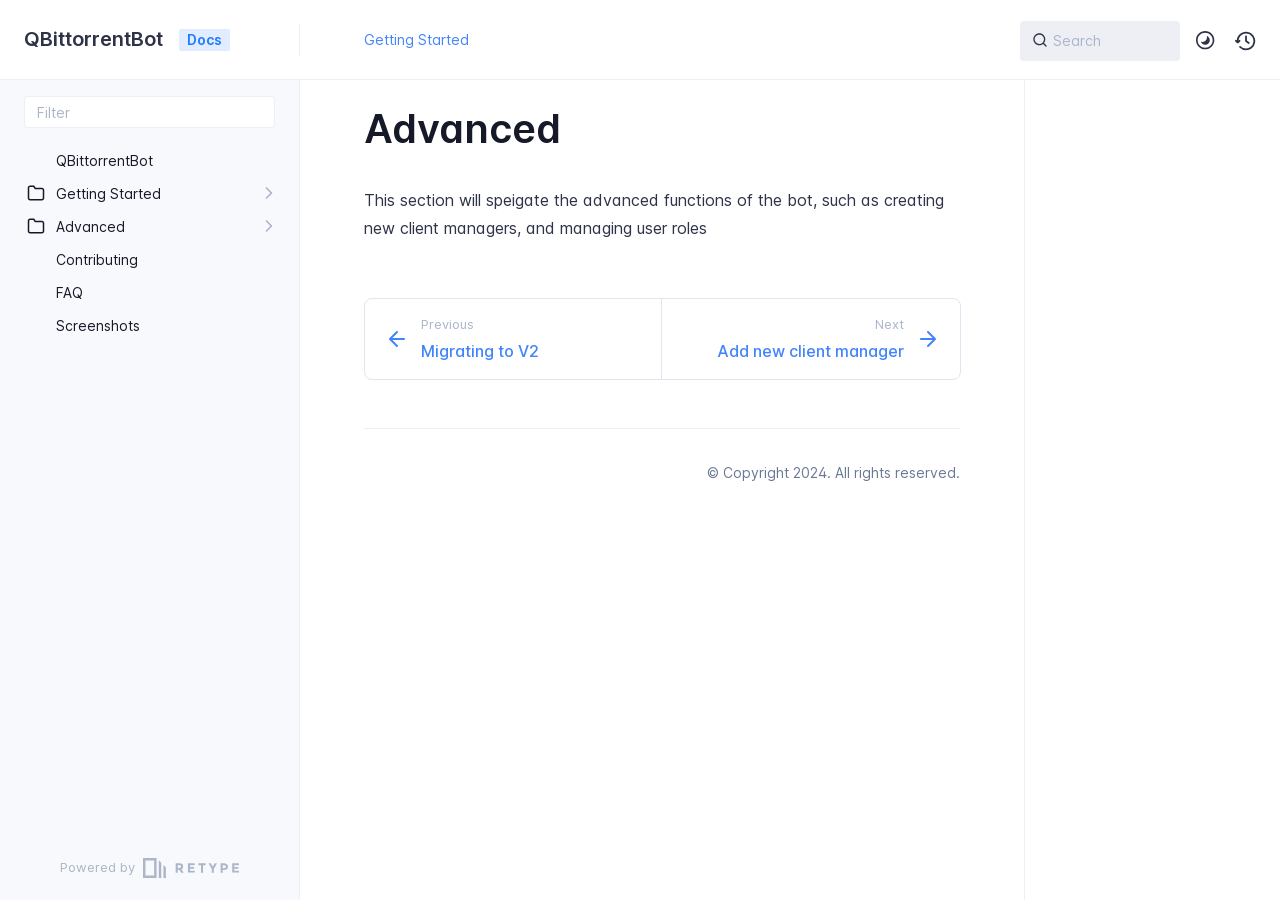
==== advanced/index.html @ abcba486 "Refreshes Retype-generated documentation. Process triggered by troyliu0105." ====
<!DOCTYPE html>
<html lang="en" class="h-full">
<head>
    <meta charset="UTF-8">
    <meta name="viewport" content="width=device-width,initial-scale=1">
    <meta name="turbo-root" content="/QBittorrentBot">
    <meta name="turbo-cache-control" content="no-cache" data-turbo-track="reload" data-track-token="3.6.0.786362694404">

    <!-- See retype.com -->
    <meta name="generator" content="Retype 3.6.0">

    <!-- Primary Meta Tags -->
    <title>Advanced</title>
    <meta name="title" content="Advanced">
    <meta name="description" content="This section will speigate the advanced functions of the bot, such as creating new client managers, and managing user roles">

    <!-- Canonical -->
    <link rel="canonical" href="https://ch3p4ll3.github.io/QBittorrentBot/advanced/">

    <!-- Open Graph / Facebook -->
    <meta property="og:type" content="website">
    <meta property="og:url" content="https://ch3p4ll3.github.io/QBittorrentBot/advanced/">
    <meta property="og:title" content="Advanced">
    <meta property="og:description" content="This section will speigate the advanced functions of the bot, such as creating new client managers, and managing user roles">

    <!-- Twitter -->
    <meta property="twitter:card" content="summary_large_image">
    <meta property="twitter:url" content="https://ch3p4ll3.github.io/QBittorrentBot/advanced/">
    <meta property="twitter:title" content="Advanced">
    <meta property="twitter:description" content="This section will speigate the advanced functions of the bot, such as creating new client managers, and managing user roles">

    <script data-cfasync="false">(function () { var el = document.documentElement, m = localStorage.getItem("doc_theme"), wm = window.matchMedia; if (m === "dark" || (!m && wm && wm("(prefers-color-scheme: dark)").matches)) { el.classList.add("dark") } else { el.classList.remove("dark") } })();</script>

    <link href="../resources/css/retype.css?v=3.6.0.786362694404" rel="stylesheet">

    <script data-cfasync="false" src="../resources/js/config.js?v=3.6.0.786362694404" data-turbo-eval="false" defer></script>
    <script data-cfasync="false" src="../resources/js/retype.js?v=3.6.0" data-turbo-eval="false" defer></script>
    <script id="lunr-js" data-cfasync="false" src="../resources/js/lunr.js?v=3.6.0.786362694404" data-turbo-eval="false" defer></script>
</head>
<body>
    <div id="docs-app" class="relative text-base antialiased text-gray-700 bg-white font-body dark:bg-dark-850 dark:text-dark-300">
        <div class="absolute bottom-0 left-0 bg-gray-100 dark:bg-dark-800" style="top: 5rem; right: 50%"></div>
    
        <header id="docs-site-header" class="sticky top-0 z-30 flex w-full h-16 bg-white border-b border-gray-200 md:h-20 dark:bg-dark-850 dark:border-dark-650">
            <div class="container relative flex items-center justify-between pr-6 grow md:justify-start">
                <!-- Mobile menu button skeleton -->
                <button v-cloak class="skeleton docs-mobile-menu-button flex items-center justify-center shrink-0 overflow-hidden dark:text-white focus:outline-none rounded-full w-10 h-10 ml-3.5 md:hidden"><svg xmlns="http://www.w3.org/2000/svg" class="mb-px shrink-0" width="24" height="24" viewBox="0 0 24 24" role="presentation" style="margin-bottom: 0px;"><g fill="currentColor"><path d="M2 4h20v2H2zM2 11h20v2H2zM2 18h20v2H2z"></path></g></svg></button>
                <div v-cloak id="docs-sidebar-toggle"></div>
        
                <!-- Logo -->
                <div class="flex items-center justify-between h-full py-2 md:w-75">
                    <div class="flex items-center px-2 md:px-6">
                        <a id="docs-site-logo" href="../" class="flex items-center leading-snug text-xl">
                            <span class="dark:text-white font-semibold line-clamp-1 md:line-clamp-2">QBittorrentBot</span>
                        </a><span class="hidden px-2 py-1 ml-4 text-sm font-semibold leading-none text-root-logo-label-text bg-root-logo-label-bg rounded-sm md:inline-block">Docs</span>
                    </div>
        
                    <span class="hidden h-8 border-r md:inline-block dark:border-dark-650"></span>
                </div>
        
                <div class="flex justify-between md:grow">
                    <!-- Top Nav -->
                    <nav class="hidden md:flex">
                        <ul class="flex flex-col mb-4 md:pl-16 md:mb-0 md:flex-row md:items-center">
                            <li class="mr-6">
                                <a class="py-2 md:mb-0 inline-flex items-center text-sm whitespace-nowrap transition-colors duration-200 ease-linear md:text-blue-500 dark:text-blue-400 hover:text-blue-800 dark:hover:text-blue-200" href="../getting_started/">Getting Started</a>
                            </li>
        
                        </ul>
                    </nav>
        
                    <!-- Header Right Skeleton -->
                    <div v-cloak class="flex justify-end grow skeleton">
        
                        <!-- Search input mock -->
                        <div class="relative hidden w-40 lg:block lg:max-w-sm lg:ml-auto">
                            <div class="absolute flex items-center justify-center h-full pl-3 dark:text-dark-300">
                                <svg xmlns="http://www.w3.org/2000/svg" class="icon-base" width="16" height="16" viewBox="0 0 24 24" aria-labelledby="icon" role="presentation" style="margin-bottom: 1px;"><g fill="currentColor" ><path d="M21.71 20.29l-3.68-3.68A8.963 8.963 0 0020 11c0-4.96-4.04-9-9-9s-9 4.04-9 9 4.04 9 9 9c2.12 0 4.07-.74 5.61-1.97l3.68 3.68c.2.19.45.29.71.29s.51-.1.71-.29c.39-.39.39-1.03 0-1.42zM4 11c0-3.86 3.14-7 7-7s7 3.14 7 7c0 1.92-.78 3.66-2.04 4.93-.01.01-.02.01-.02.01-.01.01-.01.01-.01.02A6.98 6.98 0 0111 18c-3.86 0-7-3.14-7-7z" ></path></g></svg>
                            </div>
                            <input class="w-full h-10 placeholder-gray-400 transition-colors duration-200 ease-in bg-gray-200 border border-transparent rounded md:text-sm hover:bg-white hover:border-gray-300 focus:outline-none focus:bg-white focus:border-gray-500 dark:bg-dark-600 dark:border-dark-600 dark:placeholder-dark-400" style="padding: 0.625rem 0.75rem 0.625rem 2rem" type="text" placeholder="Search">
                        </div>
        
                        <!-- Mobile search button -->
                        <div class="flex items-center justify-center w-10 h-10 lg:hidden">
                            <svg xmlns="http://www.w3.org/2000/svg" class="shrink-0 icon-base" width="20" height="20" viewBox="0 0 24 24" aria-labelledby="icon" role="presentation" style="margin-bottom: 0px;"><g fill="currentColor" ><path d="M21.71 20.29l-3.68-3.68A8.963 8.963 0 0020 11c0-4.96-4.04-9-9-9s-9 4.04-9 9 4.04 9 9 9c2.12 0 4.07-.74 5.61-1.97l3.68 3.68c.2.19.45.29.71.29s.51-.1.71-.29c.39-.39.39-1.03 0-1.42zM4 11c0-3.86 3.14-7 7-7s7 3.14 7 7c0 1.92-.78 3.66-2.04 4.93-.01.01-.02.01-.02.01-.01.01-.01.01-.01.02A6.98 6.98 0 0111 18c-3.86 0-7-3.14-7-7z" ></path></g></svg>
                        </div>
        
                        <!-- Dark mode switch placeholder -->
                        <div class="w-10 h-10 lg:ml-2"></div>
        
                        <!-- History button -->
                        <div class="flex items-center justify-center w-10 h-10" style="margin-right: -0.625rem;">
                            <svg xmlns="http://www.w3.org/2000/svg" class="shrink-0 icon-base" width="22" height="22" viewBox="0 0 24 24" aria-labelledby="icon" role="presentation" style="margin-bottom: 0px;"><g fill="currentColor" ><g ><path d="M12.01 6.01c-.55 0-1 .45-1 1V12a1 1 0 00.4.8l3 2.22a.985.985 0 001.39-.2.996.996 0 00-.21-1.4l-2.6-1.92V7.01c.02-.55-.43-1-.98-1z"></path><path d="M12.01 1.91c-5.33 0-9.69 4.16-10.05 9.4l-.29-.26a.997.997 0 10-1.34 1.48l1.97 1.79c.19.17.43.26.67.26s.48-.09.67-.26l1.97-1.79a.997.997 0 10-1.34-1.48l-.31.28c.34-4.14 3.82-7.41 8.05-7.41 4.46 0 8.08 3.63 8.08 8.09s-3.63 8.08-8.08 8.08c-2.18 0-4.22-.85-5.75-2.4a.996.996 0 10-1.42 1.4 10.02 10.02 0 007.17 2.99c5.56 0 10.08-4.52 10.08-10.08.01-5.56-4.52-10.09-10.08-10.09z"></path></g></g></svg>
                        </div>
                    </div>
        
                    <div v-cloak class="flex justify-end grow">
                        <div id="docs-mobile-search-button"></div>
                        <doc-search-desktop></doc-search-desktop>
        
                        <doc-theme-switch class="lg:ml-2"></doc-theme-switch>
                        <doc-history></doc-history>
                    </div>
                </div>
            </div>
        </header>
    
        <div class="container relative flex bg-white">
            <!-- Sidebar Skeleton -->
            <div v-cloak class="fixed flex flex-col shrink-0 duration-300 ease-in-out bg-gray-100 border-gray-200 sidebar top-20 w-75 border-r h-screen md:sticky transition-transform skeleton dark:bg-dark-800 dark:border-dark-650">
            
                <!-- Render this div, if config.showSidebarFilter is `true` -->
                <div class="flex items-center h-16 px-6">
                    <input class="w-full h-8 px-3 py-2 transition-colors duration-200 ease-linear bg-white border border-gray-200 rounded shadow-none text-sm focus:outline-none focus:border-gray-600 dark:bg-dark-600 dark:border-dark-600" type="text" placeholder="Filter">
                </div>
            
                <div class="pl-6 mt-1 mb-4">
                    <div class="w-32 h-3 mb-4 bg-gray-200 rounded-full loading dark:bg-dark-600"></div>
                    <div class="w-48 h-3 mb-4 bg-gray-200 rounded-full loading dark:bg-dark-600"></div>
                    <div class="w-40 h-3 mb-4 bg-gray-200 rounded-full loading dark:bg-dark-600"></div>
                    <div class="w-32 h-3 mb-4 bg-gray-200 rounded-full loading dark:bg-dark-600"></div>
                    <div class="w-48 h-3 mb-4 bg-gray-200 rounded-full loading dark:bg-dark-600"></div>
                    <div class="w-40 h-3 mb-4 bg-gray-200 rounded-full loading dark:bg-dark-600"></div>
                </div>
            
                <div class="shrink-0 mt-auto bg-transparent dark:border-dark-650">
                    <a class="flex items-center justify-center flex-nowrap h-16 text-gray-400 dark:text-dark-400 hover:text-gray-700 dark:hover:text-dark-300 transition-colors duration-150 ease-in docs-powered-by" target="_blank" href="https://retype.com/" rel="noopener">
                        <span class="text-xs whitespace-nowrap">Powered by</span>
                        <svg xmlns="http://www.w3.org/2000/svg" class="ml-2" fill="currentColor" width="96" height="20" overflow="visible"><path d="M0 0v20h13.59V0H0zm11.15 17.54H2.44V2.46h8.71v15.08zM15.8 20h2.44V4.67L15.8 2.22zM20.45 6.89V20h2.44V9.34z"/><g><path d="M40.16 8.44c0 1.49-.59 2.45-1.75 2.88l2.34 3.32h-2.53l-2.04-2.96h-1.43v2.96h-2.06V5.36h3.5c1.43 0 2.46.24 3.07.73s.9 1.27.9 2.35zm-2.48 1.1c.26-.23.38-.59.38-1.09 0-.5-.13-.84-.4-1.03s-.73-.28-1.39-.28h-1.54v2.75h1.5c.72 0 1.2-.12 1.45-.35zM51.56 5.36V7.2h-4.59v1.91h4.13v1.76h-4.13v1.92h4.74v1.83h-6.79V5.36h6.64zM60.09 7.15v7.48h-2.06V7.15h-2.61V5.36h7.28v1.79h-2.61zM70.81 14.64h-2.06v-3.66l-3.19-5.61h2.23l1.99 3.45 1.99-3.45H74l-3.19 5.61v3.66zM83.99 6.19c.65.55.97 1.4.97 2.55s-.33 1.98-1 2.51-1.68.8-3.04.8h-1.23v2.59h-2.06V5.36h3.26c1.42 0 2.45.28 3.1.83zm-1.51 3.65c.25-.28.37-.69.37-1.22s-.16-.92-.48-1.14c-.32-.23-.82-.34-1.5-.34H79.7v3.12h1.38c.68 0 1.15-.14 1.4-.42zM95.85 5.36V7.2h-4.59v1.91h4.13v1.76h-4.13v1.92H96v1.83h-6.79V5.36h6.64z"/></g></svg>
                    </a>
                </div>
            </div>
            
            <!-- Sidebar component -->
            <doc-sidebar v-cloak>
                <template #sidebar-footer>
                    <div class="shrink-0 mt-auto border-t md:bg-transparent md:border-none dark:border-dark-650">
            
                        <div class="py-3 px-6 md:hidden border-b dark:border-dark-650">
                            <nav>
                                <ul class="flex flex-wrap justify-center items-center">
                                    <li class="mr-6">
                                        <a class="block py-1 inline-flex items-center text-sm whitespace-nowrap transition-colors duration-200 ease-linear md:text-blue-500 dark:text-blue-400 hover:text-blue-800 dark:hover:text-blue-200" href="../getting_started/">Getting Started</a>
                                    </li>
            
                                </ul>
                            </nav>
                        </div>
            
                        <a class="flex items-center justify-center flex-nowrap h-16 text-gray-400 dark:text-dark-400 hover:text-gray-700 dark:hover:text-dark-300 transition-colors duration-150 ease-in docs-powered-by" target="_blank" href="https://retype.com/" rel="noopener">
                            <span class="text-xs whitespace-nowrap">Powered by</span>
                            <svg xmlns="http://www.w3.org/2000/svg" class="ml-2" fill="currentColor" width="96" height="20" overflow="visible"><path d="M0 0v20h13.59V0H0zm11.15 17.54H2.44V2.46h8.71v15.08zM15.8 20h2.44V4.67L15.8 2.22zM20.45 6.89V20h2.44V9.34z"/><g><path d="M40.16 8.44c0 1.49-.59 2.45-1.75 2.88l2.34 3.32h-2.53l-2.04-2.96h-1.43v2.96h-2.06V5.36h3.5c1.43 0 2.46.24 3.07.73s.9 1.27.9 2.35zm-2.48 1.1c.26-.23.38-.59.38-1.09 0-.5-.13-.84-.4-1.03s-.73-.28-1.39-.28h-1.54v2.75h1.5c.72 0 1.2-.12 1.45-.35zM51.56 5.36V7.2h-4.59v1.91h4.13v1.76h-4.13v1.92h4.74v1.83h-6.79V5.36h6.64zM60.09 7.15v7.48h-2.06V7.15h-2.61V5.36h7.28v1.79h-2.61zM70.81 14.64h-2.06v-3.66l-3.19-5.61h2.23l1.99 3.45 1.99-3.45H74l-3.19 5.61v3.66zM83.99 6.19c.65.55.97 1.4.97 2.55s-.33 1.98-1 2.51-1.68.8-3.04.8h-1.23v2.59h-2.06V5.36h3.26c1.42 0 2.45.28 3.1.83zm-1.51 3.65c.25-.28.37-.69.37-1.22s-.16-.92-.48-1.14c-.32-.23-.82-.34-1.5-.34H79.7v3.12h1.38c.68 0 1.15-.14 1.4-.42zM95.85 5.36V7.2h-4.59v1.91h4.13v1.76h-4.13v1.92H96v1.83h-6.79V5.36h6.64z"/></g></svg>
                        </a>
                    </div>
                </template>
            </doc-sidebar>
    
            <div class="grow min-w-0 dark:bg-dark-850">
                <!-- Render "toolbar" template here on api pages --><!-- Render page content -->
                <div class="flex">
                    <div class="min-w-0 p-4 grow md:px-16">
                        <main class="relative pb-12 lg:pt-2">
                            <div class="docs-markdown" id="docs-content">
                                <!-- Rendered if sidebar right is enabled -->
                                <div id="docs-sidebar-right-toggle"></div>
                                <!-- Page content  -->
<doc-anchor-target id="advanced" class="break-words">
    <h1>
        <doc-anchor-trigger class="header-anchor-trigger" to="#advanced">#</doc-anchor-trigger>
        <span>Advanced</span>
    </h1>
</doc-anchor-target>
<p>This section will speigate the advanced functions of the bot, such as creating new client managers, and managing user roles</p>

                                
                                <!-- Required only on API pages -->
                                <doc-toolbar-member-filter-no-results></doc-toolbar-member-filter-no-results>
                            </div>
                            <footer class="clear-both">
                            
                                <nav class="flex mt-14">
                                    <div class="w-1/2">
                                        <a class="px-5 py-4 h-full flex items-center break-normal font-medium text-blue-500 dark:text-blue-400 border border-gray-300 hover:border-gray-400 dark:border-dark-650 dark:hover:border-dark-450 rounded-l-lg transition-colors duration-150 relative hover:z-5" href="../getting_started/migrating_to_v2/">
                                            <svg xmlns="http://www.w3.org/2000/svg" class="mr-3" width="24" height="24" viewBox="0 0 24 24" fill="currentColor" overflow="visible"><path d="M19 11H7.41l5.29-5.29a.996.996 0 10-1.41-1.41l-7 7a1 1 0 000 1.42l7 7a1.024 1.024 0 001.42-.01.996.996 0 000-1.41L7.41 13H19c.55 0 1-.45 1-1s-.45-1-1-1z" /><path fill="none" d="M0 0h24v24H0z" /></svg>
                                            <span>
                                                <span class="block text-xs font-normal text-gray-400 dark:text-dark-400">Previous</span>
                                                <span class="block mt-1">Migrating to V​2</span>
                                            </span>
                                        </a>
                                    </div>
                            
                                    <div class="w-1/2">
                                        <a class="px-5 py-4 -mx-px h-full flex items-center justify-end break-normal font-medium text-blue-500 dark:text-blue-400 border border-gray-300 hover:border-gray-400 dark:border-dark-650 dark:hover:border-dark-450 rounded-r-lg transition-colors duration-150 relative hover:z-5" href="../advanced/add_new_client_manager/">
                                            <span>
                                                <span class="block text-xs font-normal text-right text-gray-400 dark:text-dark-400">Next</span>
                                                <span class="block mt-1">Add new client manager</span>
                                            </span>
                                            <svg xmlns="http://www.w3.org/2000/svg" class="ml-3" width="24" height="24" viewBox="0 0 24 24" fill="currentColor" overflow="visible"><path d="M19.92 12.38a1 1 0 00-.22-1.09l-7-7a.996.996 0 10-1.41 1.41l5.3 5.3H5c-.55 0-1 .45-1 1s.45 1 1 1h11.59l-5.29 5.29a.996.996 0 000 1.41c.19.2.44.3.7.3s.51-.1.71-.29l7-7c.09-.09.16-.21.21-.33z" /><path fill="none" d="M0 0h24v24H0z" /></svg>
                                        </a>
                                    </div>
                                </nav>
                            </footer>
                        </main>
                
                        <div class="border-t dark:border-dark-650 pt-6 mb-8">
                            <footer class="flex flex-wrap items-center justify-between">
                                <div>
                                    <ul class="flex flex-wrap items-center text-sm">
                                    </ul>
                                </div>
                                <div class="docs-copyright py-2 text-gray-500 dark:text-dark-350 text-sm leading-relaxed"><p>© Copyright 2024. All rights reserved.</p></div>
                            </footer>
                        </div>
                    </div>
                
                    <!-- Rendered if sidebar right is enabled -->
                    <!-- Sidebar right skeleton-->
                    <div v-cloak class="fixed top-0 bottom-0 right-0 translate-x-full bg-white border-gray-200 lg:sticky lg:border-l lg:shrink-0 lg:pt-6 lg:transform-none sm:w-1/2 lg:w-64 lg:z-0 md:w-104 sidebar-right skeleton dark:bg-dark-850 dark:border-dark-650">
                        <div class="pl-5">
                            <div class="w-32 h-3 mb-4 bg-gray-200 dark:bg-dark-600 rounded-full loading"></div>
                            <div class="w-48 h-3 mb-4 bg-gray-200 dark:bg-dark-600 rounded-full loading"></div>
                            <div class="w-40 h-3 mb-4 bg-gray-200 dark:bg-dark-600 rounded-full loading"></div>
                        </div>
                    </div>
                
                    <!-- User should be able to hide sidebar right -->
                    <doc-sidebar-right v-cloak></doc-sidebar-right>
                </div>

            </div>
        </div>
    
        <doc-search-mobile></doc-search-mobile>
        <doc-back-to-top></doc-back-to-top>
    </div>


    <div id="docs-overlay-target"></div>

    <script data-cfasync="false">window.__DOCS__ = { "title": "Advanced", level: 1, icon: "file", hasPrism: false, hasMermaid: false, hasMath: false, tocDepth: 23 }</script>
</body>
</html>
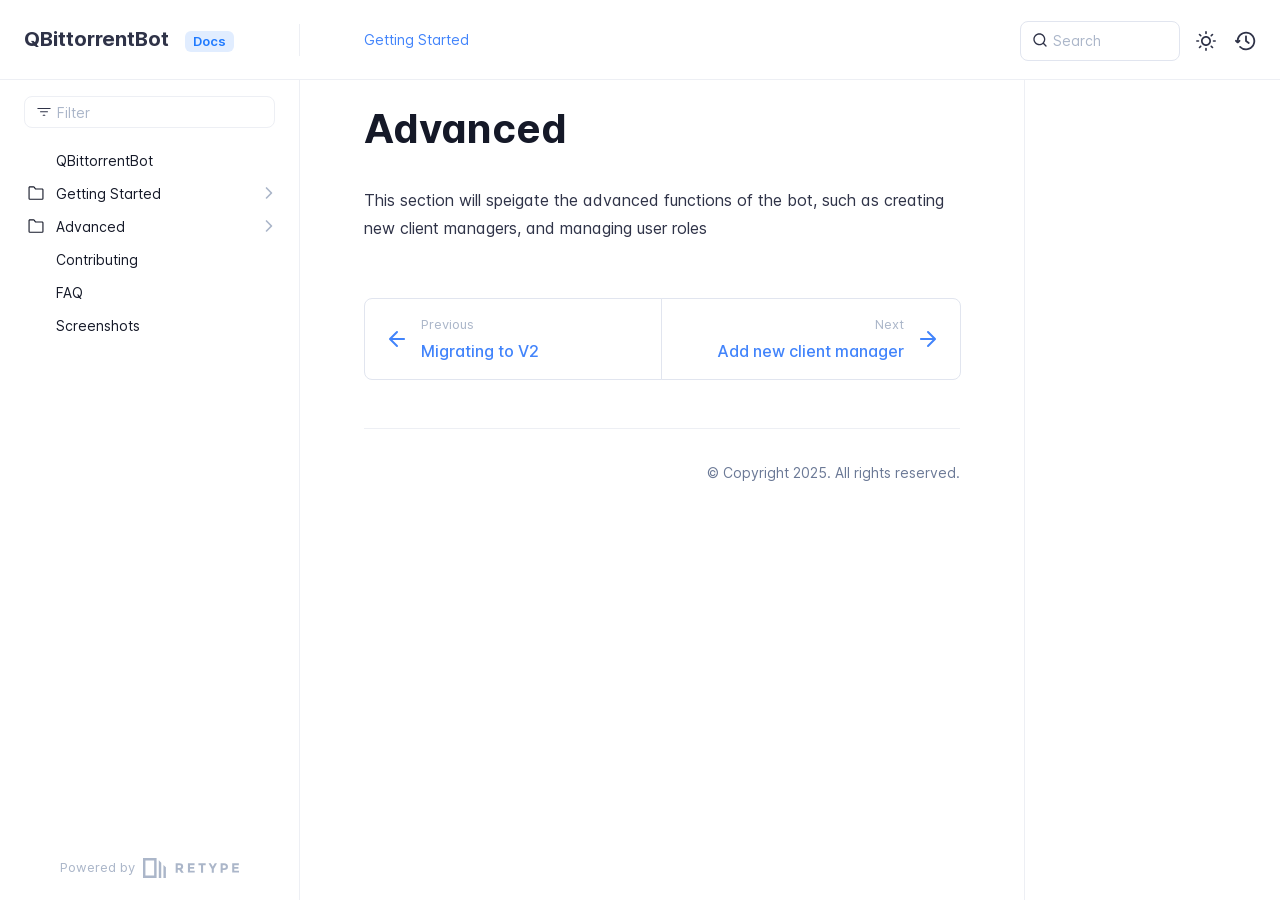
==== commit 39e4d9b7: "Refreshes Retype-generated documentation. Process triggered by troyliu0105." ====
--- a/advanced/index.html
+++ b/advanced/index.html
@@ -4,10 +4,10 @@
     <meta charset="UTF-8">
     <meta name="viewport" content="width=device-width,initial-scale=1">
     <meta name="turbo-root" content="/QBittorrentBot">
-    <meta name="turbo-cache-control" content="no-cache" data-turbo-track="reload" data-track-token="3.6.0.786362694404">
+    <meta name="turbo-cache-control" content="no-cache" data-turbo-track="reload" data-track-token="3.9.0.801847321184">
 
     <!-- See retype.com -->
-    <meta name="generator" content="Retype 3.6.0">
+    <meta name="generator" content="Retype 3.9.0">
 
     <!-- Primary Meta Tags -->
     <title>Advanced</title>
@@ -29,13 +29,13 @@
     <meta property="twitter:title" content="Advanced">
     <meta property="twitter:description" content="This section will speigate the advanced functions of the bot, such as creating new client managers, and managing user roles">
 
-    <script data-cfasync="false">(function () { var el = document.documentElement, m = localStorage.getItem("doc_theme"), wm = window.matchMedia; if (m === "dark" || (!m && wm && wm("(prefers-color-scheme: dark)").matches)) { el.classList.add("dark") } else { el.classList.remove("dark") } })();</script>
-
-    <link href="../resources/css/retype.css?v=3.6.0.786362694404" rel="stylesheet">
-
-    <script data-cfasync="false" src="../resources/js/config.js?v=3.6.0.786362694404" data-turbo-eval="false" defer></script>
-    <script data-cfasync="false" src="../resources/js/retype.js?v=3.6.0" data-turbo-eval="false" defer></script>
-    <script id="lunr-js" data-cfasync="false" src="../resources/js/lunr.js?v=3.6.0.786362694404" data-turbo-eval="false" defer></script>
+    <script data-cfasync="false">(function(){var cl=document.documentElement.classList,ls=localStorage.getItem("retype_scheme"),hd=cl.contains("dark"),hl=cl.contains("light"),wm=window.matchMedia&&window.matchMedia("(prefers-color-scheme: dark)").matches;if(ls==="dark"||(!ls&&wm&&!hd&&!hl)){cl.remove("light");cl.add("dark")}else if(ls==="light"||(!ls&&!wm&&!hd&&!hl)){cl.remove("dark");cl.add("light")}})();</script>
+
+    <link href="../resources/css/retype.css?v=3.9.0.801847321184" rel="stylesheet">
+
+    <script data-cfasync="false" src="../resources/js/config.js?v=3.9.0.801847321184" data-turbo-eval="false" defer></script>
+    <script data-cfasync="false" src="../resources/js/retype.js?v=3.9.0" data-turbo-eval="false" defer></script>
+    <script id="lunr-js" data-cfasync="false" src="../resources/js/lunr.js?v=3.9.0.801847321184" data-turbo-eval="false" defer></script>
 </head>
 <body>
     <div id="docs-app" class="relative text-base antialiased text-gray-700 bg-white font-body dark:bg-dark-850 dark:text-dark-300">
@@ -51,8 +51,8 @@
                 <div class="flex items-center justify-between h-full py-2 md:w-75">
                     <div class="flex items-center px-2 md:px-6">
                         <a id="docs-site-logo" href="../" class="flex items-center leading-snug text-xl">
-                            <span class="dark:text-white font-semibold line-clamp-1 md:line-clamp-2">QBittorrentBot</span>
-                        </a><span class="hidden px-2 py-1 ml-4 text-sm font-semibold leading-none text-root-logo-label-text bg-root-logo-label-bg rounded-sm md:inline-block">Docs</span>
+                            <span class="dark:text-white font-bold line-clamp-1 md:line-clamp-2">QBittorrentBot</span>
+                        </a><span class="hidden mt-1 px-2 py-1 ml-4 text-xs font-semibold leading-none text-root-logo-label-text bg-root-logo-label-bg rounded-md md:inline-block">Docs</span>
                     </div>
         
                     <span class="hidden h-8 border-r md:inline-block dark:border-dark-650"></span>
@@ -107,9 +107,8 @@
     
         <div class="container relative flex bg-white">
             <!-- Sidebar Skeleton -->
-            <div v-cloak class="fixed flex flex-col shrink-0 duration-300 ease-in-out bg-gray-100 border-gray-200 sidebar top-20 w-75 border-r h-screen md:sticky transition-transform skeleton dark:bg-dark-800 dark:border-dark-650">
-            
-                <!-- Render this div, if config.showSidebarFilter is `true` -->
+            <div v-cloak class="fixed flex flex-col shrink-0 duration-300 ease-in-out bg-white border-gray-200 sidebar top-20 w-75 border-r h-screen md:sticky transition-transform skeleton dark:bg-dark-800 dark:border-dark-650">
+            
                 <div class="flex items-center h-16 px-6">
                     <input class="w-full h-8 px-3 py-2 transition-colors duration-200 ease-linear bg-white border border-gray-200 rounded shadow-none text-sm focus:outline-none focus:border-gray-600 dark:bg-dark-600 dark:border-dark-600" type="text" placeholder="Filter">
                 </div>
@@ -178,7 +177,7 @@
                             </div>
                             <footer class="clear-both">
                             
-                                <nav class="flex mt-14">
+                                <nav class="print:hidden flex mt-14">
                                     <div class="w-1/2">
                                         <a class="px-5 py-4 h-full flex items-center break-normal font-medium text-blue-500 dark:text-blue-400 border border-gray-300 hover:border-gray-400 dark:border-dark-650 dark:hover:border-dark-450 rounded-l-lg transition-colors duration-150 relative hover:z-5" href="../getting_started/migrating_to_v2/">
                                             <svg xmlns="http://www.w3.org/2000/svg" class="mr-3" width="24" height="24" viewBox="0 0 24 24" fill="currentColor" overflow="visible"><path d="M19 11H7.41l5.29-5.29a.996.996 0 10-1.41-1.41l-7 7a1 1 0 000 1.42l7 7a1.024 1.024 0 001.42-.01.996.996 0 000-1.41L7.41 13H19c.55 0 1-.45 1-1s-.45-1-1-1z" /><path fill="none" d="M0 0h24v24H0z" /></svg>
@@ -202,13 +201,13 @@
                             </footer>
                         </main>
                 
-                        <div class="border-t dark:border-dark-650 pt-6 mb-8">
-                            <footer class="flex flex-wrap items-center justify-between">
-                                <div>
+                        <div class="print:border-none border-t dark:border-dark-650 pt-6 mb-8">
+                            <footer class="flex flex-wrap items-center justify-between print:justify-center">
+                                <div class="print:hidden">
                                     <ul class="flex flex-wrap items-center text-sm">
                                     </ul>
                                 </div>
-                                <div class="docs-copyright py-2 text-gray-500 dark:text-dark-350 text-sm leading-relaxed"><p>© Copyright 2024. All rights reserved.</p></div>
+                                <div class="print:justify-center docs-copyright py-2 text-gray-500 dark:text-dark-350 text-sm leading-relaxed"><p>© Copyright 2025. All rights reserved.</p></div>
                             </footer>
                         </div>
                     </div>
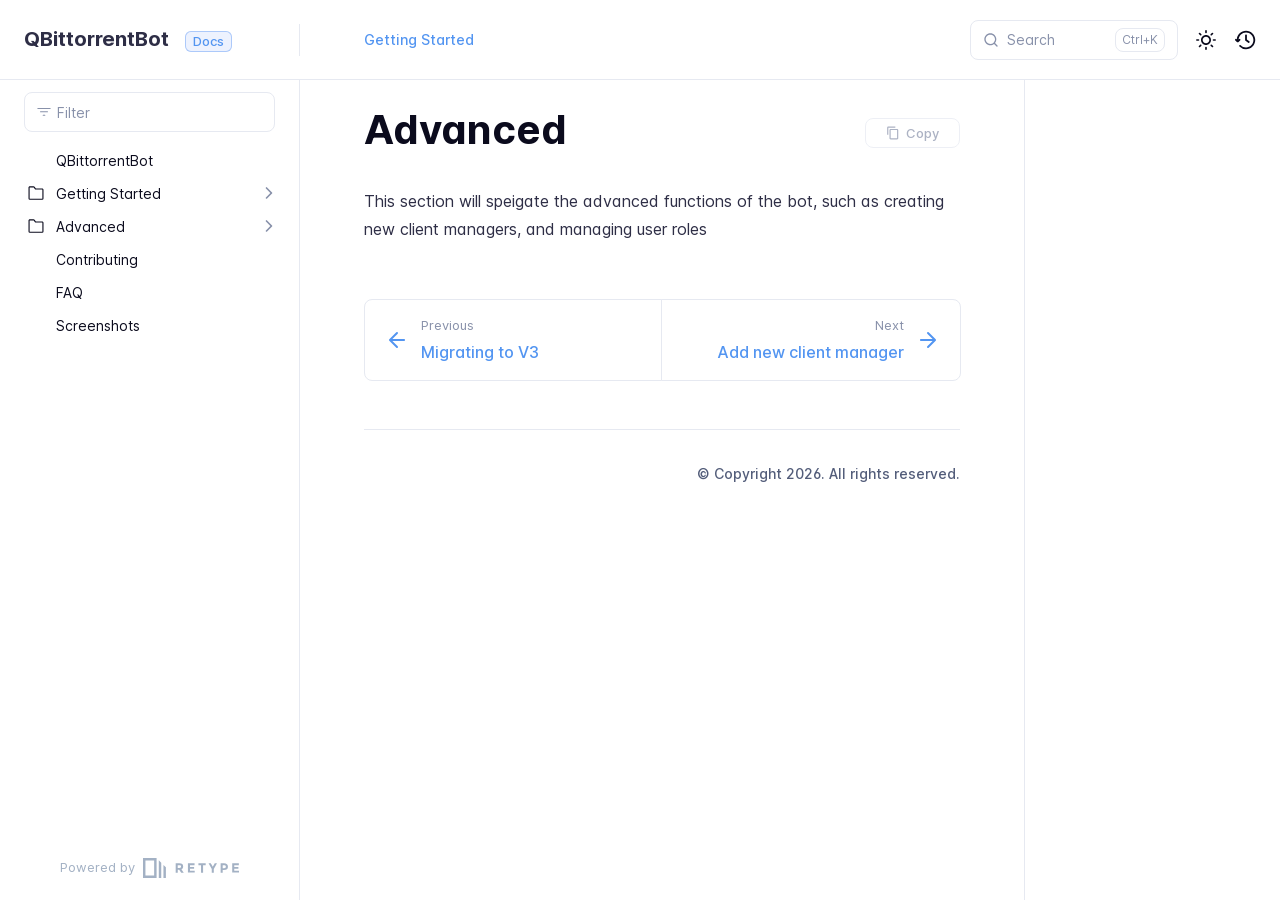
==== commit 78a3204c: "Refreshes Retype-generated documentation. Process triggered by troyliu0105." ====
--- a/advanced/index.html
+++ b/advanced/index.html
@@ -3,11 +3,12 @@
 <head>
     <meta charset="UTF-8">
     <meta name="viewport" content="width=device-width,initial-scale=1">
+    <meta name="color-scheme" content="light dark">
     <meta name="turbo-root" content="/QBittorrentBot">
-    <meta name="turbo-cache-control" content="no-cache" data-turbo-track="reload" data-track-token="3.9.0.801847321184">
+    <meta name="turbo-cache-control" content="no-cache" data-turbo-track="reload" data-track-token="4.6.0.835858492192">
 
     <!-- See retype.com -->
-    <meta name="generator" content="Retype 3.9.0">
+    <meta name="generator" content="Retype 4.6.0">
 
     <!-- Primary Meta Tags -->
     <title>Advanced</title>
@@ -16,226 +17,205 @@
 
     <!-- Canonical -->
     <link rel="canonical" href="https://ch3p4ll3.github.io/QBittorrentBot/advanced/">
-
-    <!-- Open Graph / Facebook -->
+    <link rel="sitemap" type="application/xml" title="Sitemap" href="https://ch3p4ll3.github.io/QBittorrentBot/sitemap.xml">
+
+    <!-- Open Graph -->
     <meta property="og:type" content="website">
     <meta property="og:url" content="https://ch3p4ll3.github.io/QBittorrentBot/advanced/">
     <meta property="og:title" content="Advanced">
     <meta property="og:description" content="This section will speigate the advanced functions of the bot, such as creating new client managers, and managing user roles">
+    <meta property="og:site_name" content="QBittorrentBot">
+    <meta property="og:locale" content="en_US">
 
     <!-- Twitter -->
-    <meta property="twitter:card" content="summary_large_image">
-    <meta property="twitter:url" content="https://ch3p4ll3.github.io/QBittorrentBot/advanced/">
-    <meta property="twitter:title" content="Advanced">
-    <meta property="twitter:description" content="This section will speigate the advanced functions of the bot, such as creating new client managers, and managing user roles">
+    <meta name="twitter:card" content="summary_large_image">
+    <meta name="twitter:url" content="https://ch3p4ll3.github.io/QBittorrentBot/advanced/">
+    <meta name="twitter:title" content="Advanced">
+    <meta name="twitter:description" content="This section will speigate the advanced functions of the bot, such as creating new client managers, and managing user roles">
+
+    <!-- Alternate Markdown -->
+    <link rel="alternate" type="text/markdown" href="https://ch3p4ll3.github.io/QBittorrentBot/advanced/index.md">
 
     <script data-cfasync="false">(function(){var cl=document.documentElement.classList,ls=localStorage.getItem("retype_scheme"),hd=cl.contains("dark"),hl=cl.contains("light"),wm=window.matchMedia&&window.matchMedia("(prefers-color-scheme: dark)").matches;if(ls==="dark"||(!ls&&wm&&!hd&&!hl)){cl.remove("light");cl.add("dark")}else if(ls==="light"||(!ls&&!wm&&!hd&&!hl)){cl.remove("dark");cl.add("light")}})();</script>
 
-    <link href="../resources/css/retype.css?v=3.9.0.801847321184" rel="stylesheet">
-
-    <script data-cfasync="false" src="../resources/js/config.js?v=3.9.0.801847321184" data-turbo-eval="false" defer></script>
-    <script data-cfasync="false" src="../resources/js/retype.js?v=3.9.0" data-turbo-eval="false" defer></script>
-    <script id="lunr-js" data-cfasync="false" src="../resources/js/lunr.js?v=3.9.0.801847321184" data-turbo-eval="false" defer></script>
+    <link href="../resources/css/retype.css?v=4.6.0.835858492192" rel="stylesheet">
+
+    <script data-cfasync="false" src="../resources/js/config.js?v=4.6.0.835858492192" data-turbo-eval="false" defer></script>
+    <script data-cfasync="false" src="../resources/js/retype.js?v=4.6.0" data-turbo-eval="false" defer></script>
+    <script id="lunr-js" data-cfasync="false" src="../resources/js/lunr.js?v=4.6.0.835858492192" data-turbo-eval="false" defer></script>
 </head>
 <body>
-    <div id="docs-app" class="relative text-base antialiased text-gray-700 bg-white font-body dark:bg-dark-850 dark:text-dark-300">
-        <div class="absolute bottom-0 left-0 bg-gray-100 dark:bg-dark-800" style="top: 5rem; right: 50%"></div>
-    
-        <header id="docs-site-header" class="sticky top-0 z-30 flex w-full h-16 bg-white border-b border-gray-200 md:h-20 dark:bg-dark-850 dark:border-dark-650">
-            <div class="container relative flex items-center justify-between pr-6 grow md:justify-start">
-                <!-- Mobile menu button skeleton -->
-                <button v-cloak class="skeleton docs-mobile-menu-button flex items-center justify-center shrink-0 overflow-hidden dark:text-white focus:outline-none rounded-full w-10 h-10 ml-3.5 md:hidden"><svg xmlns="http://www.w3.org/2000/svg" class="mb-px shrink-0" width="24" height="24" viewBox="0 0 24 24" role="presentation" style="margin-bottom: 0px;"><g fill="currentColor"><path d="M2 4h20v2H2zM2 11h20v2H2zM2 18h20v2H2z"></path></g></svg></button>
-                <div v-cloak id="docs-sidebar-toggle"></div>
-        
-                <!-- Logo -->
-                <div class="flex items-center justify-between h-full py-2 md:w-75">
-                    <div class="flex items-center px-2 md:px-6">
-                        <a id="docs-site-logo" href="../" class="flex items-center leading-snug text-xl">
-                            <span class="dark:text-white font-bold line-clamp-1 md:line-clamp-2">QBittorrentBot</span>
-                        </a><span class="hidden mt-1 px-2 py-1 ml-4 text-xs font-semibold leading-none text-root-logo-label-text bg-root-logo-label-bg rounded-md md:inline-block">Docs</span>
+    <div id="retype-app" class="relative text-base antialiased text-base-text bg-base-bg font-body">
+    <div class="absolute bottom-0 left-0" style="top: 5rem; right: 50%"></div>
+
+    <header id="retype-header" class="sticky top-0 z-30 flex w-full h-16 bg-header-bg border-b border-header-border md:h-20">
+        <div class="container relative flex items-center justify-between pr-6 grow md:justify-start">
+            <!-- Mobile menu button skeleton -->
+            <button v-cloak class="skeleton retype-mobile-menu-button flex items-center justify-center shrink-0 overflow-hidden dark:text-white focus:outline-hidden rounded-full w-10 h-10 ml-3.5 md:hidden"><svg xmlns="http://www.w3.org/2000/svg" class="mb-px shrink-0" width="24" height="24" viewBox="0 0 24 24" role="presentation" style="margin-bottom: 0px;"><g fill="currentColor"><path d="M2 4h20v2H2zM2 11h20v2H2zM2 18h20v2H2z"></path></g></svg></button>
+            <div v-cloak id="retype-sidebar-left-toggle-button"></div>
+    
+            <!-- Logo -->
+            <div class="flex items-center justify-between h-full py-2 md:w-75">
+                <div class="flex items-center px-2 md:px-6">
+                    <a id="retype-branding-logo" href="https://ch3p4ll3.github.io/QBittorrentBot/" class="flex items-center leading-snug text-xl">
+                        <span class="dark:text-white font-bold line-clamp-1 md:line-clamp-2">QBittorrentBot</span>
+                    </a><span id="retype-branding-label" class="inline-flex mt-1 px-2 py-1 ml-4 text-xs font-medium leading-none items-center rounded-md bg-branding-label-bg text-branding-label-text ring-1 ring-branding-label-border ring-inset md:inline-block">Docs</span>
+                </div>
+    
+                <span class="hidden h-8 border-r md:inline-block border-base-border"></span>
+            </div>
+    
+            <div class="flex justify-between md:grow">
+                <!-- Top Nav -->
+                <nav id="retype-header-nav" class="hidden md:flex">
+                    <ul class="flex flex-col mb-4 md:pl-16 md:mb-0 md:flex-row md:items-center">
+                        <li class="mr-6">
+                            <a class="py-2 md:mb-0 inline-flex items-center text-sm whitespace-nowrap transition-colors duration-200 ease-linear md:text-header-text font-header-text hover:text-header-text-hover" href="../getting_started/">Getting Started</a>
+                        </li>
+    
+                    </ul>
+                </nav>
+    
+                <div v-cloak class="flex justify-end grow">
+                    <div id="retype-mobile-search-button"></div>
+                    <doc-search-desktop></doc-search-desktop>
+    
+                    <doc-theme-switch class="lg:ml-2"></doc-theme-switch>
+                    <doc-history></doc-history>
+                </div>
+            </div>
+        </div>
+    </header>
+
+
+    <div id="retype-container" class="container relative flex bg-white">
+        <!-- Sidebar Skeleton -->
+        <div v-cloak class="fixed flex flex-col shrink-0 duration-300 ease-in-out bg-sidebar-left-bg border-sidebar-left-border sidebar top-20 w-75 border-r h-screen md:sticky transition-transform skeleton">
+        
+            <div class="flex items-center h-16 px-6">
+                <input id="retype-filter-input-mock" class="w-full h-10 pl-8 px-3 py-2 transition-colors duration-200 ease-linear bg-filter-bg border border-filter-border rounded-lg shadow-none md:text-sm hover:border-filter-border-hover focus:outline-hidden focus:border-filter-border-focus placeholder-filter-placeholder" type="text">
+            </div>
+        
+            <div class="pl-6 mt-1 mb-4">
+                <div class="w-32 h-3 mb-4 bg-skeleton-bg rounded-full loading"></div>
+                <div class="w-48 h-3 mb-4 bg-skeleton-bg rounded-full loading"></div>
+                <div class="w-40 h-3 mb-4 bg-skeleton-bg rounded-full loading"></div>
+                <div class="w-32 h-3 mb-4 bg-skeleton-bg rounded-full loading"></div>
+                <div class="w-48 h-3 mb-4 bg-skeleton-bg rounded-full loading"></div>
+                <div class="w-40 h-3 mb-4 bg-skeleton-bg rounded-full loading"></div>
+            </div>
+        
+            <div class="shrink-0 mt-auto bg-transparent dark:border-base-border">
+                <a class="flex items-center justify-center flex-nowrap h-16 text-gray-350 dark:text-dark-400 hover:text-gray-600 dark:hover:text-dark-300 transition-colors duration-150 ease-in docs-powered-by" target="_blank" href="https://retype.com/" rel="noopener">
+                    <span class="text-xs whitespace-nowrap">Powered by</span>
+                    <svg xmlns="http://www.w3.org/2000/svg" class="ml-2" fill="currentColor" width="96" height="20" overflow="visible"><path d="M0 0v20h13.59V0H0zm11.15 17.54H2.44V2.46h8.71v15.08zM15.8 20h2.44V4.67L15.8 2.22zM20.45 6.89V20h2.44V9.34z"/><g><path d="M40.16 8.44c0 1.49-.59 2.45-1.75 2.88l2.34 3.32h-2.53l-2.04-2.96h-1.43v2.96h-2.06V5.36h3.5c1.43 0 2.46.24 3.07.73s.9 1.27.9 2.35zm-2.48 1.1c.26-.23.38-.59.38-1.09 0-.5-.13-.84-.4-1.03s-.73-.28-1.39-.28h-1.54v2.75h1.5c.72 0 1.2-.12 1.45-.35zM51.56 5.36V7.2h-4.59v1.91h4.13v1.76h-4.13v1.92h4.74v1.83h-6.79V5.36h6.64zM60.09 7.15v7.48h-2.06V7.15h-2.61V5.36h7.28v1.79h-2.61zM70.81 14.64h-2.06v-3.66l-3.19-5.61h2.23l1.99 3.45 1.99-3.45H74l-3.19 5.61v3.66zM83.99 6.19c.65.55.97 1.4.97 2.55s-.33 1.98-1 2.51-1.68.8-3.04.8h-1.23v2.59h-2.06V5.36h3.26c1.42 0 2.45.28 3.1.83zm-1.51 3.65c.25-.28.37-.69.37-1.22s-.16-.92-.48-1.14c-.32-.23-.82-.34-1.5-.34H79.7v3.12h1.38c.68 0 1.15-.14 1.4-.42zM95.85 5.36V7.2h-4.59v1.91h4.13v1.76h-4.13v1.92H96v1.83h-6.79V5.36h6.64z"/></g></svg>
+                </a>
+            </div>
+        </div>
+        
+        <!-- Sidebar component -->
+        <doc-sidebar v-cloak>
+            <template #sidebar-footer>
+                <div class="shrink-0 mt-auto border-t md:bg-transparent md:border-none dark:border-base-border">
+        
+                    <div class="py-3 px-6 md:hidden border-b dark:border-base-border">
+                        <nav>
+                            <ul class="flex flex-wrap justify-center items-center">
+                                <li class="mr-6">
+                                    <a class="block py-1 inline-flex items-center text-sm whitespace-nowrap transition-colors duration-200 ease-linear md:text-header-text font-header-text hover:text-header-text-hover" href="../getting_started/">Getting Started</a>
+                                </li>
+        
+                            </ul>
+                        </nav>
                     </div>
         
-                    <span class="hidden h-8 border-r md:inline-block dark:border-dark-650"></span>
-                </div>
-        
-                <div class="flex justify-between md:grow">
-                    <!-- Top Nav -->
-                    <nav class="hidden md:flex">
-                        <ul class="flex flex-col mb-4 md:pl-16 md:mb-0 md:flex-row md:items-center">
-                            <li class="mr-6">
-                                <a class="py-2 md:mb-0 inline-flex items-center text-sm whitespace-nowrap transition-colors duration-200 ease-linear md:text-blue-500 dark:text-blue-400 hover:text-blue-800 dark:hover:text-blue-200" href="../getting_started/">Getting Started</a>
-                            </li>
-        
-                        </ul>
-                    </nav>
-        
-                    <!-- Header Right Skeleton -->
-                    <div v-cloak class="flex justify-end grow skeleton">
-        
-                        <!-- Search input mock -->
-                        <div class="relative hidden w-40 lg:block lg:max-w-sm lg:ml-auto">
-                            <div class="absolute flex items-center justify-center h-full pl-3 dark:text-dark-300">
-                                <svg xmlns="http://www.w3.org/2000/svg" class="icon-base" width="16" height="16" viewBox="0 0 24 24" aria-labelledby="icon" role="presentation" style="margin-bottom: 1px;"><g fill="currentColor" ><path d="M21.71 20.29l-3.68-3.68A8.963 8.963 0 0020 11c0-4.96-4.04-9-9-9s-9 4.04-9 9 4.04 9 9 9c2.12 0 4.07-.74 5.61-1.97l3.68 3.68c.2.19.45.29.71.29s.51-.1.71-.29c.39-.39.39-1.03 0-1.42zM4 11c0-3.86 3.14-7 7-7s7 3.14 7 7c0 1.92-.78 3.66-2.04 4.93-.01.01-.02.01-.02.01-.01.01-.01.01-.01.02A6.98 6.98 0 0111 18c-3.86 0-7-3.14-7-7z" ></path></g></svg>
-                            </div>
-                            <input class="w-full h-10 placeholder-gray-400 transition-colors duration-200 ease-in bg-gray-200 border border-transparent rounded md:text-sm hover:bg-white hover:border-gray-300 focus:outline-none focus:bg-white focus:border-gray-500 dark:bg-dark-600 dark:border-dark-600 dark:placeholder-dark-400" style="padding: 0.625rem 0.75rem 0.625rem 2rem" type="text" placeholder="Search">
-                        </div>
-        
-                        <!-- Mobile search button -->
-                        <div class="flex items-center justify-center w-10 h-10 lg:hidden">
-                            <svg xmlns="http://www.w3.org/2000/svg" class="shrink-0 icon-base" width="20" height="20" viewBox="0 0 24 24" aria-labelledby="icon" role="presentation" style="margin-bottom: 0px;"><g fill="currentColor" ><path d="M21.71 20.29l-3.68-3.68A8.963 8.963 0 0020 11c0-4.96-4.04-9-9-9s-9 4.04-9 9 4.04 9 9 9c2.12 0 4.07-.74 5.61-1.97l3.68 3.68c.2.19.45.29.71.29s.51-.1.71-.29c.39-.39.39-1.03 0-1.42zM4 11c0-3.86 3.14-7 7-7s7 3.14 7 7c0 1.92-.78 3.66-2.04 4.93-.01.01-.02.01-.02.01-.01.01-.01.01-.01.02A6.98 6.98 0 0111 18c-3.86 0-7-3.14-7-7z" ></path></g></svg>
-                        </div>
-        
-                        <!-- Dark mode switch placeholder -->
-                        <div class="w-10 h-10 lg:ml-2"></div>
-        
-                        <!-- History button -->
-                        <div class="flex items-center justify-center w-10 h-10" style="margin-right: -0.625rem;">
-                            <svg xmlns="http://www.w3.org/2000/svg" class="shrink-0 icon-base" width="22" height="22" viewBox="0 0 24 24" aria-labelledby="icon" role="presentation" style="margin-bottom: 0px;"><g fill="currentColor" ><g ><path d="M12.01 6.01c-.55 0-1 .45-1 1V12a1 1 0 00.4.8l3 2.22a.985.985 0 001.39-.2.996.996 0 00-.21-1.4l-2.6-1.92V7.01c.02-.55-.43-1-.98-1z"></path><path d="M12.01 1.91c-5.33 0-9.69 4.16-10.05 9.4l-.29-.26a.997.997 0 10-1.34 1.48l1.97 1.79c.19.17.43.26.67.26s.48-.09.67-.26l1.97-1.79a.997.997 0 10-1.34-1.48l-.31.28c.34-4.14 3.82-7.41 8.05-7.41 4.46 0 8.08 3.63 8.08 8.09s-3.63 8.08-8.08 8.08c-2.18 0-4.22-.85-5.75-2.4a.996.996 0 10-1.42 1.4 10.02 10.02 0 007.17 2.99c5.56 0 10.08-4.52 10.08-10.08.01-5.56-4.52-10.09-10.08-10.09z"></path></g></g></svg>
-                        </div>
-                    </div>
-        
-                    <div v-cloak class="flex justify-end grow">
-                        <div id="docs-mobile-search-button"></div>
-                        <doc-search-desktop></doc-search-desktop>
-        
-                        <doc-theme-switch class="lg:ml-2"></doc-theme-switch>
-                        <doc-history></doc-history>
-                    </div>
-                </div>
-            </div>
-        </header>
-    
-        <div class="container relative flex bg-white">
-            <!-- Sidebar Skeleton -->
-            <div v-cloak class="fixed flex flex-col shrink-0 duration-300 ease-in-out bg-white border-gray-200 sidebar top-20 w-75 border-r h-screen md:sticky transition-transform skeleton dark:bg-dark-800 dark:border-dark-650">
-            
-                <div class="flex items-center h-16 px-6">
-                    <input class="w-full h-8 px-3 py-2 transition-colors duration-200 ease-linear bg-white border border-gray-200 rounded shadow-none text-sm focus:outline-none focus:border-gray-600 dark:bg-dark-600 dark:border-dark-600" type="text" placeholder="Filter">
-                </div>
-            
-                <div class="pl-6 mt-1 mb-4">
-                    <div class="w-32 h-3 mb-4 bg-gray-200 rounded-full loading dark:bg-dark-600"></div>
-                    <div class="w-48 h-3 mb-4 bg-gray-200 rounded-full loading dark:bg-dark-600"></div>
-                    <div class="w-40 h-3 mb-4 bg-gray-200 rounded-full loading dark:bg-dark-600"></div>
-                    <div class="w-32 h-3 mb-4 bg-gray-200 rounded-full loading dark:bg-dark-600"></div>
-                    <div class="w-48 h-3 mb-4 bg-gray-200 rounded-full loading dark:bg-dark-600"></div>
-                    <div class="w-40 h-3 mb-4 bg-gray-200 rounded-full loading dark:bg-dark-600"></div>
-                </div>
-            
-                <div class="shrink-0 mt-auto bg-transparent dark:border-dark-650">
-                    <a class="flex items-center justify-center flex-nowrap h-16 text-gray-400 dark:text-dark-400 hover:text-gray-700 dark:hover:text-dark-300 transition-colors duration-150 ease-in docs-powered-by" target="_blank" href="https://retype.com/" rel="noopener">
+                    <a class="flex items-center justify-center flex-nowrap h-16 text-gray-350 dark:text-dark-400 hover:text-gray-600 dark:hover:text-dark-300 transition-colors duration-150 ease-in docs-powered-by" target="_blank" href="https://retype.com/" rel="noopener">
                         <span class="text-xs whitespace-nowrap">Powered by</span>
                         <svg xmlns="http://www.w3.org/2000/svg" class="ml-2" fill="currentColor" width="96" height="20" overflow="visible"><path d="M0 0v20h13.59V0H0zm11.15 17.54H2.44V2.46h8.71v15.08zM15.8 20h2.44V4.67L15.8 2.22zM20.45 6.89V20h2.44V9.34z"/><g><path d="M40.16 8.44c0 1.49-.59 2.45-1.75 2.88l2.34 3.32h-2.53l-2.04-2.96h-1.43v2.96h-2.06V5.36h3.5c1.43 0 2.46.24 3.07.73s.9 1.27.9 2.35zm-2.48 1.1c.26-.23.38-.59.38-1.09 0-.5-.13-.84-.4-1.03s-.73-.28-1.39-.28h-1.54v2.75h1.5c.72 0 1.2-.12 1.45-.35zM51.56 5.36V7.2h-4.59v1.91h4.13v1.76h-4.13v1.92h4.74v1.83h-6.79V5.36h6.64zM60.09 7.15v7.48h-2.06V7.15h-2.61V5.36h7.28v1.79h-2.61zM70.81 14.64h-2.06v-3.66l-3.19-5.61h2.23l1.99 3.45 1.99-3.45H74l-3.19 5.61v3.66zM83.99 6.19c.65.55.97 1.4.97 2.55s-.33 1.98-1 2.51-1.68.8-3.04.8h-1.23v2.59h-2.06V5.36h3.26c1.42 0 2.45.28 3.1.83zm-1.51 3.65c.25-.28.37-.69.37-1.22s-.16-.92-.48-1.14c-.32-.23-.82-.34-1.5-.34H79.7v3.12h1.38c.68 0 1.15-.14 1.4-.42zM95.85 5.36V7.2h-4.59v1.91h4.13v1.76h-4.13v1.92H96v1.83h-6.79V5.36h6.64z"/></g></svg>
                     </a>
                 </div>
-            </div>
+            </template>
+        </doc-sidebar>
+
+        <div class="grow min-w-0 bg-body-bg">
+            <!-- Render "toolbar" template here on api pages --><!-- Render page content -->
+<div class="flex">
+    <div id="retype-main" class="min-w-0 p-4 grow md:px-16">
+        <main class="relative pb-12 lg:pt-2">
+            <div class="relative retype-markdown" id="retype-content">
+                <!-- Rendered if sidebar right is enabled -->
+                <div id="retype-sidebar-right-toggle"></div>
+                <doc-page-actions></doc-page-actions>
+
+                <!-- Page content  -->
+<h1 id="advanced">Advanced</h1>
+<p>This section will speigate the advanced functions of the bot, such as creating new client managers, and managing user roles</p>
+
+                
+                <!-- Required only on API pages -->
+                <doc-toolbar-member-filter-no-results></doc-toolbar-member-filter-no-results>
+            </div>
+            <footer id="retype-content-footer" class="clear-both">
             
-            <!-- Sidebar component -->
-            <doc-sidebar v-cloak>
-                <template #sidebar-footer>
-                    <div class="shrink-0 mt-auto border-t md:bg-transparent md:border-none dark:border-dark-650">
-            
-                        <div class="py-3 px-6 md:hidden border-b dark:border-dark-650">
-                            <nav>
-                                <ul class="flex flex-wrap justify-center items-center">
-                                    <li class="mr-6">
-                                        <a class="block py-1 inline-flex items-center text-sm whitespace-nowrap transition-colors duration-200 ease-linear md:text-blue-500 dark:text-blue-400 hover:text-blue-800 dark:hover:text-blue-200" href="../getting_started/">Getting Started</a>
-                                    </li>
-            
-                                </ul>
-                            </nav>
-                        </div>
-            
-                        <a class="flex items-center justify-center flex-nowrap h-16 text-gray-400 dark:text-dark-400 hover:text-gray-700 dark:hover:text-dark-300 transition-colors duration-150 ease-in docs-powered-by" target="_blank" href="https://retype.com/" rel="noopener">
-                            <span class="text-xs whitespace-nowrap">Powered by</span>
-                            <svg xmlns="http://www.w3.org/2000/svg" class="ml-2" fill="currentColor" width="96" height="20" overflow="visible"><path d="M0 0v20h13.59V0H0zm11.15 17.54H2.44V2.46h8.71v15.08zM15.8 20h2.44V4.67L15.8 2.22zM20.45 6.89V20h2.44V9.34z"/><g><path d="M40.16 8.44c0 1.49-.59 2.45-1.75 2.88l2.34 3.32h-2.53l-2.04-2.96h-1.43v2.96h-2.06V5.36h3.5c1.43 0 2.46.24 3.07.73s.9 1.27.9 2.35zm-2.48 1.1c.26-.23.38-.59.38-1.09 0-.5-.13-.84-.4-1.03s-.73-.28-1.39-.28h-1.54v2.75h1.5c.72 0 1.2-.12 1.45-.35zM51.56 5.36V7.2h-4.59v1.91h4.13v1.76h-4.13v1.92h4.74v1.83h-6.79V5.36h6.64zM60.09 7.15v7.48h-2.06V7.15h-2.61V5.36h7.28v1.79h-2.61zM70.81 14.64h-2.06v-3.66l-3.19-5.61h2.23l1.99 3.45 1.99-3.45H74l-3.19 5.61v3.66zM83.99 6.19c.65.55.97 1.4.97 2.55s-.33 1.98-1 2.51-1.68.8-3.04.8h-1.23v2.59h-2.06V5.36h3.26c1.42 0 2.45.28 3.1.83zm-1.51 3.65c.25-.28.37-.69.37-1.22s-.16-.92-.48-1.14c-.32-.23-.82-.34-1.5-.34H79.7v3.12h1.38c.68 0 1.15-.14 1.4-.42zM95.85 5.36V7.2h-4.59v1.91h4.13v1.76h-4.13v1.92H96v1.83h-6.79V5.36h6.64z"/></g></svg>
+                <nav id="retype-nextprev" class="print:hidden flex mt-14">
+                    <div class="w-1/2">
+                        <a class="px-5 py-4 h-full flex items-center break-normal font-medium text-body-link border border-base-border hover:border-base-border-hover rounded-l-lg transition-colors duration-150 relative hover:z-5" href="../getting_started/migrating_to_v3/">
+                            <svg xmlns="http://www.w3.org/2000/svg" class="mr-3" width="24" height="24" viewBox="0 0 24 24" fill="currentColor" overflow="visible"><path d="M19 11H7.41l5.29-5.29a.996.996 0 10-1.41-1.41l-7 7a1 1 0 000 1.42l7 7a1.024 1.024 0 001.42-.01.996.996 0 000-1.41L7.41 13H19c.55 0 1-.45 1-1s-.45-1-1-1z" /><path fill="none" d="M0 0h24v24H0z" /></svg>
+                            <span>
+                                <span class="block text-xs font-normal text-base-text-muted">Previous</span>
+                                <span class="block mt-1">Migrating to V​3</span>
+                            </span>
                         </a>
                     </div>
-                </template>
-            </doc-sidebar>
-    
-            <div class="grow min-w-0 dark:bg-dark-850">
-                <!-- Render "toolbar" template here on api pages --><!-- Render page content -->
-                <div class="flex">
-                    <div class="min-w-0 p-4 grow md:px-16">
-                        <main class="relative pb-12 lg:pt-2">
-                            <div class="docs-markdown" id="docs-content">
-                                <!-- Rendered if sidebar right is enabled -->
-                                <div id="docs-sidebar-right-toggle"></div>
-                                <!-- Page content  -->
-<doc-anchor-target id="advanced" class="break-words">
-    <h1>
-        <doc-anchor-trigger class="header-anchor-trigger" to="#advanced">#</doc-anchor-trigger>
-        <span>Advanced</span>
-    </h1>
-</doc-anchor-target>
-<p>This section will speigate the advanced functions of the bot, such as creating new client managers, and managing user roles</p>
-
-                                
-                                <!-- Required only on API pages -->
-                                <doc-toolbar-member-filter-no-results></doc-toolbar-member-filter-no-results>
-                            </div>
-                            <footer class="clear-both">
-                            
-                                <nav class="print:hidden flex mt-14">
-                                    <div class="w-1/2">
-                                        <a class="px-5 py-4 h-full flex items-center break-normal font-medium text-blue-500 dark:text-blue-400 border border-gray-300 hover:border-gray-400 dark:border-dark-650 dark:hover:border-dark-450 rounded-l-lg transition-colors duration-150 relative hover:z-5" href="../getting_started/migrating_to_v2/">
-                                            <svg xmlns="http://www.w3.org/2000/svg" class="mr-3" width="24" height="24" viewBox="0 0 24 24" fill="currentColor" overflow="visible"><path d="M19 11H7.41l5.29-5.29a.996.996 0 10-1.41-1.41l-7 7a1 1 0 000 1.42l7 7a1.024 1.024 0 001.42-.01.996.996 0 000-1.41L7.41 13H19c.55 0 1-.45 1-1s-.45-1-1-1z" /><path fill="none" d="M0 0h24v24H0z" /></svg>
-                                            <span>
-                                                <span class="block text-xs font-normal text-gray-400 dark:text-dark-400">Previous</span>
-                                                <span class="block mt-1">Migrating to V​2</span>
-                                            </span>
-                                        </a>
-                                    </div>
-                            
-                                    <div class="w-1/2">
-                                        <a class="px-5 py-4 -mx-px h-full flex items-center justify-end break-normal font-medium text-blue-500 dark:text-blue-400 border border-gray-300 hover:border-gray-400 dark:border-dark-650 dark:hover:border-dark-450 rounded-r-lg transition-colors duration-150 relative hover:z-5" href="../advanced/add_new_client_manager/">
-                                            <span>
-                                                <span class="block text-xs font-normal text-right text-gray-400 dark:text-dark-400">Next</span>
-                                                <span class="block mt-1">Add new client manager</span>
-                                            </span>
-                                            <svg xmlns="http://www.w3.org/2000/svg" class="ml-3" width="24" height="24" viewBox="0 0 24 24" fill="currentColor" overflow="visible"><path d="M19.92 12.38a1 1 0 00-.22-1.09l-7-7a.996.996 0 10-1.41 1.41l5.3 5.3H5c-.55 0-1 .45-1 1s.45 1 1 1h11.59l-5.29 5.29a.996.996 0 000 1.41c.19.2.44.3.7.3s.51-.1.71-.29l7-7c.09-.09.16-.21.21-.33z" /><path fill="none" d="M0 0h24v24H0z" /></svg>
-                                        </a>
-                                    </div>
-                                </nav>
-                            </footer>
-                        </main>
-                
-                        <div class="print:border-none border-t dark:border-dark-650 pt-6 mb-8">
-                            <footer class="flex flex-wrap items-center justify-between print:justify-center">
-                                <div class="print:hidden">
-                                    <ul class="flex flex-wrap items-center text-sm">
-                                    </ul>
-                                </div>
-                                <div class="print:justify-center docs-copyright py-2 text-gray-500 dark:text-dark-350 text-sm leading-relaxed"><p>© Copyright 2025. All rights reserved.</p></div>
-                            </footer>
-                        </div>
+            
+                    <div class="w-1/2">
+                        <a class="px-5 py-4 -mx-px h-full flex items-center justify-end break-normal font-medium text-body-link border border-base-border hover:border-base-border-hover rounded-r-lg transition-colors duration-150 relative hover:z-5" href="../advanced/add_new_client_manager/">
+                            <span>
+                                <span class="block text-xs font-normal text-right text-base-text-muted">Next</span>
+                                <span class="block mt-1">Add new client manager</span>
+                            </span>
+                            <svg xmlns="http://www.w3.org/2000/svg" class="ml-3" width="24" height="24" viewBox="0 0 24 24" fill="currentColor" overflow="visible"><path d="M19.92 12.38a1 1 0 00-.22-1.09l-7-7a.996.996 0 10-1.41 1.41l5.3 5.3H5c-.55 0-1 .45-1 1s.45 1 1 1h11.59l-5.29 5.29a.996.996 0 000 1.41c.19.2.44.3.7.3s.51-.1.71-.29l7-7c.09-.09.16-.21.21-.33z" /><path fill="none" d="M0 0h24v24H0z" /></svg>
+                        </a>
                     </div>
-                
-                    <!-- Rendered if sidebar right is enabled -->
-                    <!-- Sidebar right skeleton-->
-                    <div v-cloak class="fixed top-0 bottom-0 right-0 translate-x-full bg-white border-gray-200 lg:sticky lg:border-l lg:shrink-0 lg:pt-6 lg:transform-none sm:w-1/2 lg:w-64 lg:z-0 md:w-104 sidebar-right skeleton dark:bg-dark-850 dark:border-dark-650">
-                        <div class="pl-5">
-                            <div class="w-32 h-3 mb-4 bg-gray-200 dark:bg-dark-600 rounded-full loading"></div>
-                            <div class="w-48 h-3 mb-4 bg-gray-200 dark:bg-dark-600 rounded-full loading"></div>
-                            <div class="w-40 h-3 mb-4 bg-gray-200 dark:bg-dark-600 rounded-full loading"></div>
-                        </div>
-                    </div>
-                
-                    <!-- User should be able to hide sidebar right -->
-                    <doc-sidebar-right v-cloak></doc-sidebar-right>
-                </div>
-
-            </div>
-        </div>
-    
-        <doc-search-mobile></doc-search-mobile>
-        <doc-back-to-top></doc-back-to-top>
+                </nav>
+            </footer>
+        </main>
+
+        <div id="retype-page-footer" class="print:border-none border-t border-base-border pt-6 mb-8">
+            <footer class="flex flex-wrap items-center justify-between print:justify-center">
+                <div id="retype-footer-links" class="print:hidden">
+                    <ul class="flex flex-wrap items-center text-sm">
+                    </ul>
+                </div>
+                <div id="retype-copyright" class="print:justify-center py-2 text-footer-text font-footer-link text-sm leading-relaxed"><p>© Copyright 2026. All rights reserved.</p></div>
+            </footer>
+        </div>
     </div>
 
-
-    <div id="docs-overlay-target"></div>
-
-    <script data-cfasync="false">window.__DOCS__ = { "title": "Advanced", level: 1, icon: "file", hasPrism: false, hasMermaid: false, hasMath: false, tocDepth: 23 }</script>
+    <!-- Rendered if sidebar right is enabled -->
+    <!-- Sidebar right skeleton-->
+    <div v-cloak class="fixed top-0 bottom-0 right-0 translate-x-full bg-sidebar-right-bg border-sidebar-right-border lg:sticky lg:border-l lg:shrink-0 lg:pt-6 lg:translate-x-0 sm:w-1/2 lg:w-64 lg:z-0 md:w-104 sidebar-right skeleton">
+        <div class="pl-5">
+            <div class="w-32 h-3 mb-4 bg-skeleton-bg rounded-full loading"></div>
+            <div class="w-48 h-3 mb-4 bg-skeleton-bg rounded-full loading"></div>
+            <div class="w-40 h-3 mb-4 bg-skeleton-bg rounded-full loading"></div>
+        </div>
+    </div>
+
+    <!-- User should be able to hide sidebar right -->
+    <doc-sidebar-right v-cloak></doc-sidebar-right>
+</div>
+
+        </div>
+    </div>
+
+    <doc-search-mobile></doc-search-mobile>
+    <doc-back-to-top></doc-back-to-top>
+</div>
+
+
+    <div id="retype-overlay-target"></div>
+
+        <script data-cfasync="false">window.__DOCS__ = { "title": "Advanced", level: 1, icon: "file", hasPrism: false, hasInstagram: false, hasMermaid: false, hasMath: false, tocDepth: 23, "md": "/advanced/index.md" }</script>
 </body>
 </html>
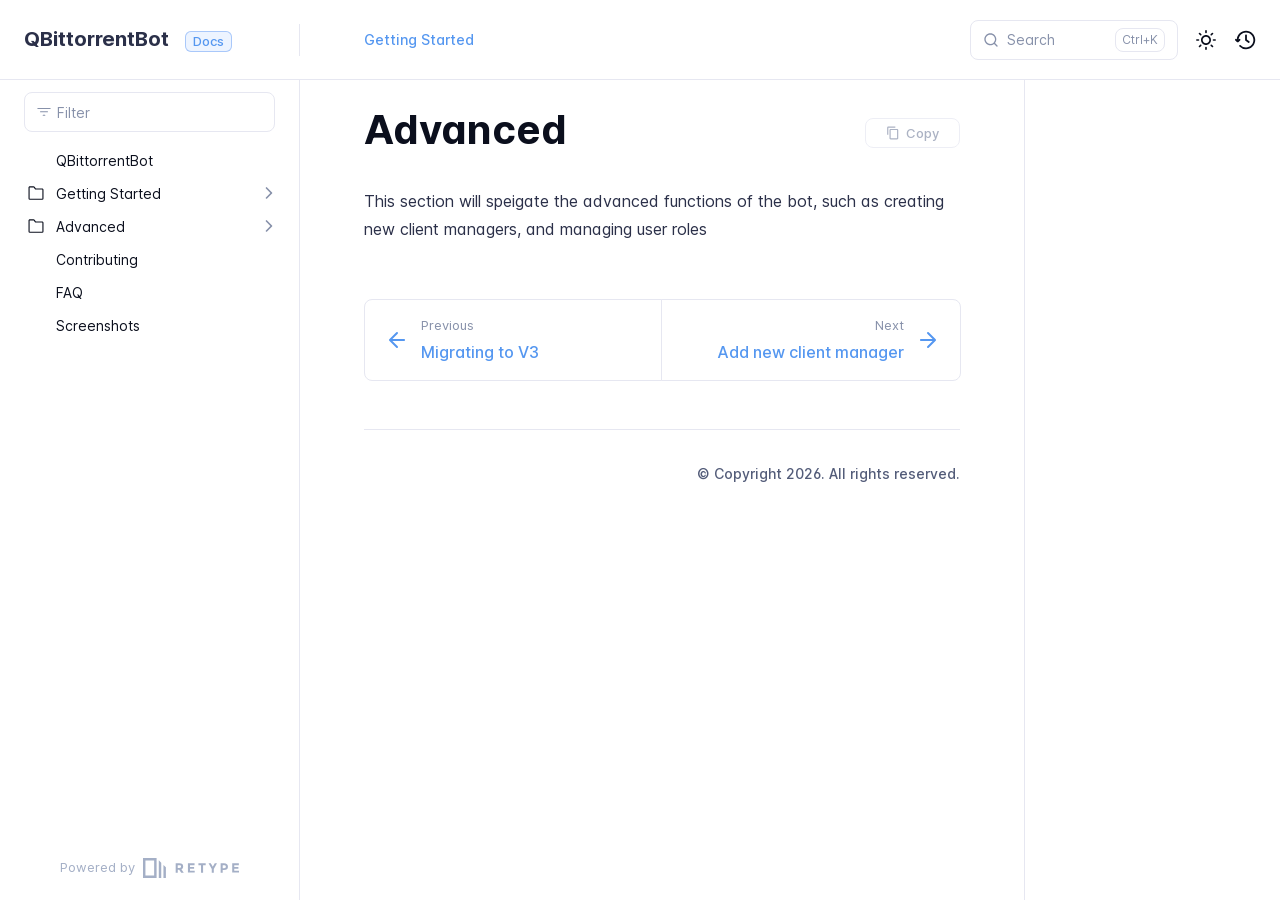
==== commit 79b78fa2: "Refreshes Retype-generated documentation. Process triggered by troyliu0105." ====
--- a/advanced/index.html
+++ b/advanced/index.html
@@ -5,7 +5,7 @@
     <meta name="viewport" content="width=device-width,initial-scale=1">
     <meta name="color-scheme" content="light dark">
     <meta name="turbo-root" content="/QBittorrentBot">
-    <meta name="turbo-cache-control" content="no-cache" data-turbo-track="reload" data-track-token="4.6.0.835858492192">
+    <meta name="turbo-cache-control" content="no-cache" data-turbo-track="reload" data-track-token="4.6.0.835861401206">
 
     <!-- See retype.com -->
     <meta name="generator" content="Retype 4.6.0">
@@ -38,11 +38,11 @@
 
     <script data-cfasync="false">(function(){var cl=document.documentElement.classList,ls=localStorage.getItem("retype_scheme"),hd=cl.contains("dark"),hl=cl.contains("light"),wm=window.matchMedia&&window.matchMedia("(prefers-color-scheme: dark)").matches;if(ls==="dark"||(!ls&&wm&&!hd&&!hl)){cl.remove("light");cl.add("dark")}else if(ls==="light"||(!ls&&!wm&&!hd&&!hl)){cl.remove("dark");cl.add("light")}})();</script>
 
-    <link href="../resources/css/retype.css?v=4.6.0.835858492192" rel="stylesheet">
-
-    <script data-cfasync="false" src="../resources/js/config.js?v=4.6.0.835858492192" data-turbo-eval="false" defer></script>
+    <link href="../resources/css/retype.css?v=4.6.0.835861401206" rel="stylesheet">
+
+    <script data-cfasync="false" src="../resources/js/config.js?v=4.6.0.835861401206" data-turbo-eval="false" defer></script>
     <script data-cfasync="false" src="../resources/js/retype.js?v=4.6.0" data-turbo-eval="false" defer></script>
-    <script id="lunr-js" data-cfasync="false" src="../resources/js/lunr.js?v=4.6.0.835858492192" data-turbo-eval="false" defer></script>
+    <script id="lunr-js" data-cfasync="false" src="../resources/js/lunr.js?v=4.6.0.835861401206" data-turbo-eval="false" defer></script>
 </head>
 <body>
     <div id="retype-app" class="relative text-base antialiased text-base-text bg-base-bg font-body">
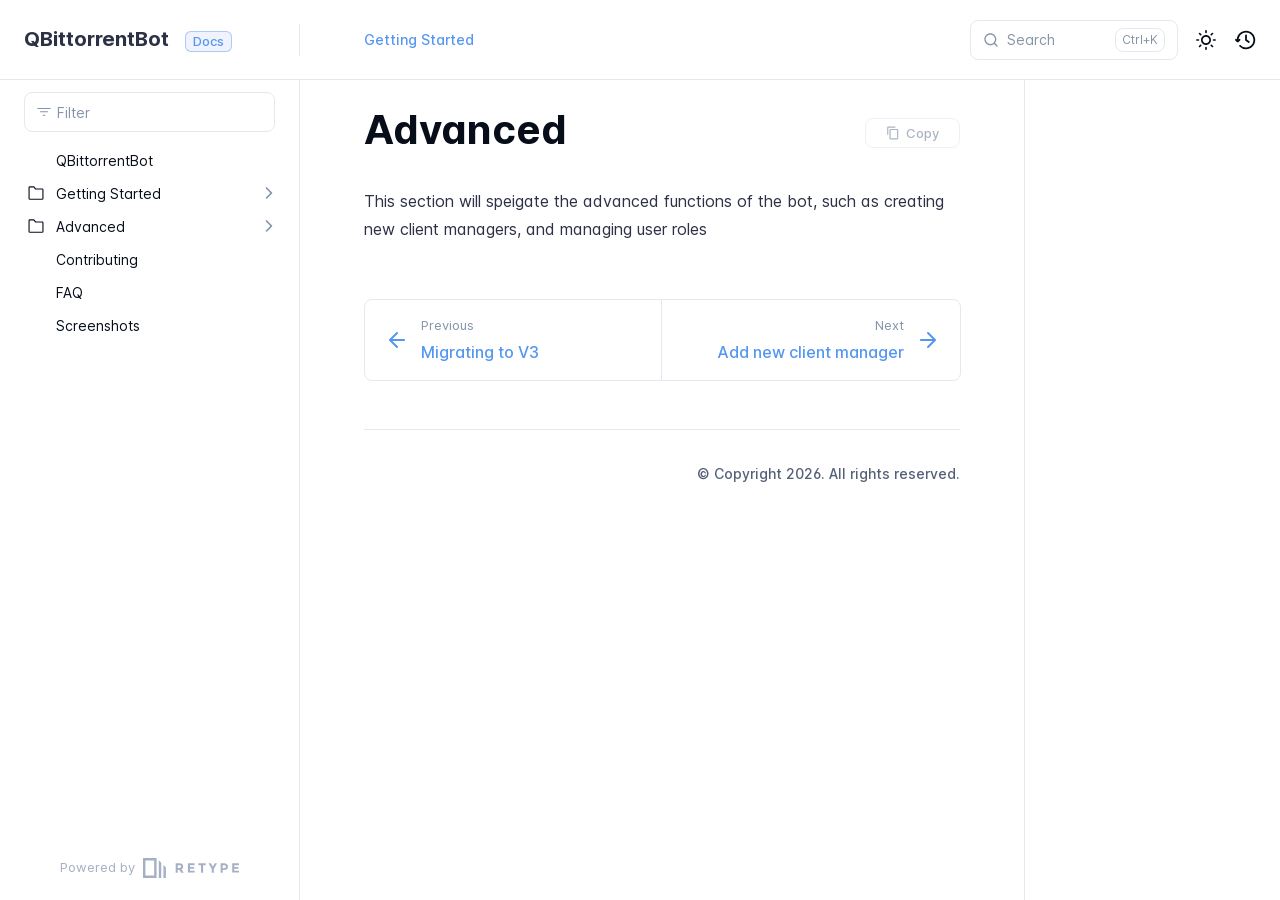
==== commit 574d6068: "Refreshes Retype-generated documentation. Process triggered by troyliu0105." ====
--- a/advanced/index.html
+++ b/advanced/index.html
@@ -5,7 +5,7 @@
     <meta name="viewport" content="width=device-width,initial-scale=1">
     <meta name="color-scheme" content="light dark">
     <meta name="turbo-root" content="/QBittorrentBot">
-    <meta name="turbo-cache-control" content="no-cache" data-turbo-track="reload" data-track-token="4.6.0.835861401206">
+    <meta name="turbo-cache-control" content="no-cache" data-turbo-track="reload" data-track-token="4.6.0.841465982647">
 
     <!-- See retype.com -->
     <meta name="generator" content="Retype 4.6.0">
@@ -38,11 +38,11 @@
 
     <script data-cfasync="false">(function(){var cl=document.documentElement.classList,ls=localStorage.getItem("retype_scheme"),hd=cl.contains("dark"),hl=cl.contains("light"),wm=window.matchMedia&&window.matchMedia("(prefers-color-scheme: dark)").matches;if(ls==="dark"||(!ls&&wm&&!hd&&!hl)){cl.remove("light");cl.add("dark")}else if(ls==="light"||(!ls&&!wm&&!hd&&!hl)){cl.remove("dark");cl.add("light")}})();</script>
 
-    <link href="../resources/css/retype.css?v=4.6.0.835861401206" rel="stylesheet">
-
-    <script data-cfasync="false" src="../resources/js/config.js?v=4.6.0.835861401206" data-turbo-eval="false" defer></script>
+    <link href="../resources/css/retype.css?v=4.6.0.841465982647" rel="stylesheet">
+
+    <script data-cfasync="false" src="../resources/js/config.js?v=4.6.0.841465982647" data-turbo-eval="false" defer></script>
     <script data-cfasync="false" src="../resources/js/retype.js?v=4.6.0" data-turbo-eval="false" defer></script>
-    <script id="lunr-js" data-cfasync="false" src="../resources/js/lunr.js?v=4.6.0.835861401206" data-turbo-eval="false" defer></script>
+    <script id="lunr-js" data-cfasync="false" src="../resources/js/lunr.js?v=4.6.0.841465982647" data-turbo-eval="false" defer></script>
 </head>
 <body>
     <div id="retype-app" class="relative text-base antialiased text-base-text bg-base-bg font-body">
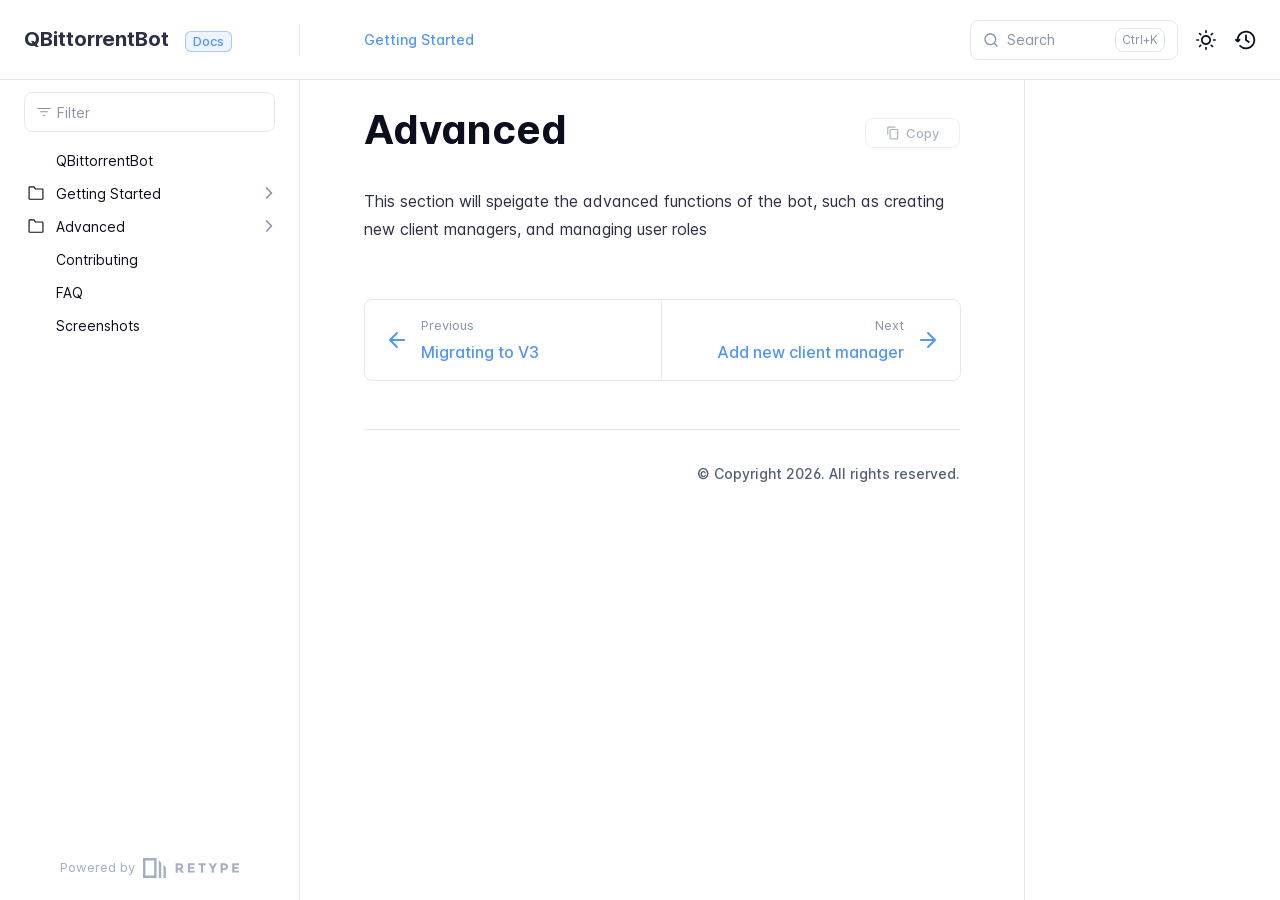
==== commit 974b6b13: "Refreshes Retype-generated documentation. Process triggered by troyliu0105." ====
--- a/advanced/index.html
+++ b/advanced/index.html
@@ -5,7 +5,7 @@
     <meta name="viewport" content="width=device-width,initial-scale=1">
     <meta name="color-scheme" content="light dark">
     <meta name="turbo-root" content="/QBittorrentBot">
-    <meta name="turbo-cache-control" content="no-cache" data-turbo-track="reload" data-track-token="4.6.0.841465982647">
+    <meta name="turbo-cache-control" content="no-cache" data-turbo-track="reload" data-track-token="4.6.0.841470038788">
 
     <!-- See retype.com -->
     <meta name="generator" content="Retype 4.6.0">
@@ -38,11 +38,11 @@
 
     <script data-cfasync="false">(function(){var cl=document.documentElement.classList,ls=localStorage.getItem("retype_scheme"),hd=cl.contains("dark"),hl=cl.contains("light"),wm=window.matchMedia&&window.matchMedia("(prefers-color-scheme: dark)").matches;if(ls==="dark"||(!ls&&wm&&!hd&&!hl)){cl.remove("light");cl.add("dark")}else if(ls==="light"||(!ls&&!wm&&!hd&&!hl)){cl.remove("dark");cl.add("light")}})();</script>
 
-    <link href="../resources/css/retype.css?v=4.6.0.841465982647" rel="stylesheet">
-
-    <script data-cfasync="false" src="../resources/js/config.js?v=4.6.0.841465982647" data-turbo-eval="false" defer></script>
+    <link href="../resources/css/retype.css?v=4.6.0.841470038788" rel="stylesheet">
+
+    <script data-cfasync="false" src="../resources/js/config.js?v=4.6.0.841470038788" data-turbo-eval="false" defer></script>
     <script data-cfasync="false" src="../resources/js/retype.js?v=4.6.0" data-turbo-eval="false" defer></script>
-    <script id="lunr-js" data-cfasync="false" src="../resources/js/lunr.js?v=4.6.0.841465982647" data-turbo-eval="false" defer></script>
+    <script id="lunr-js" data-cfasync="false" src="../resources/js/lunr.js?v=4.6.0.841470038788" data-turbo-eval="false" defer></script>
 </head>
 <body>
     <div id="retype-app" class="relative text-base antialiased text-base-text bg-base-bg font-body">
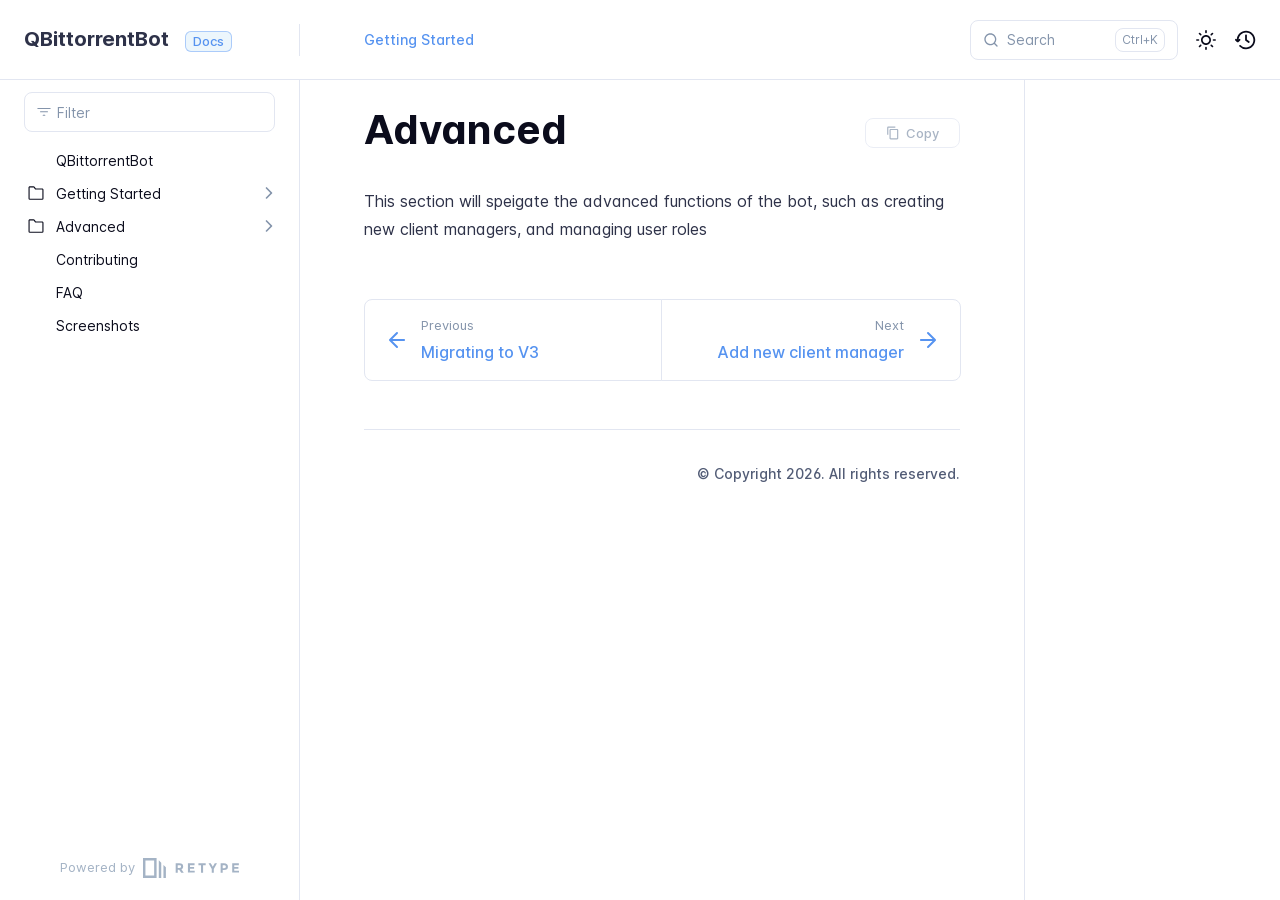
==== commit e34d7f19: "Refreshes Retype-generated documentation. Process triggered by troyliu0105." ====
--- a/advanced/index.html
+++ b/advanced/index.html
@@ -5,7 +5,7 @@
     <meta name="viewport" content="width=device-width,initial-scale=1">
     <meta name="color-scheme" content="light dark">
     <meta name="turbo-root" content="/QBittorrentBot">
-    <meta name="turbo-cache-control" content="no-cache" data-turbo-track="reload" data-track-token="4.6.0.841470038788">
+    <meta name="turbo-cache-control" content="no-cache" data-turbo-track="reload" data-track-token="4.6.0.841470736230">
 
     <!-- See retype.com -->
     <meta name="generator" content="Retype 4.6.0">
@@ -38,11 +38,11 @@
 
     <script data-cfasync="false">(function(){var cl=document.documentElement.classList,ls=localStorage.getItem("retype_scheme"),hd=cl.contains("dark"),hl=cl.contains("light"),wm=window.matchMedia&&window.matchMedia("(prefers-color-scheme: dark)").matches;if(ls==="dark"||(!ls&&wm&&!hd&&!hl)){cl.remove("light");cl.add("dark")}else if(ls==="light"||(!ls&&!wm&&!hd&&!hl)){cl.remove("dark");cl.add("light")}})();</script>
 
-    <link href="../resources/css/retype.css?v=4.6.0.841470038788" rel="stylesheet">
-
-    <script data-cfasync="false" src="../resources/js/config.js?v=4.6.0.841470038788" data-turbo-eval="false" defer></script>
+    <link href="../resources/css/retype.css?v=4.6.0.841470736230" rel="stylesheet">
+
+    <script data-cfasync="false" src="../resources/js/config.js?v=4.6.0.841470736230" data-turbo-eval="false" defer></script>
     <script data-cfasync="false" src="../resources/js/retype.js?v=4.6.0" data-turbo-eval="false" defer></script>
-    <script id="lunr-js" data-cfasync="false" src="../resources/js/lunr.js?v=4.6.0.841470038788" data-turbo-eval="false" defer></script>
+    <script id="lunr-js" data-cfasync="false" src="../resources/js/lunr.js?v=4.6.0.841470736230" data-turbo-eval="false" defer></script>
 </head>
 <body>
     <div id="retype-app" class="relative text-base antialiased text-base-text bg-base-bg font-body">
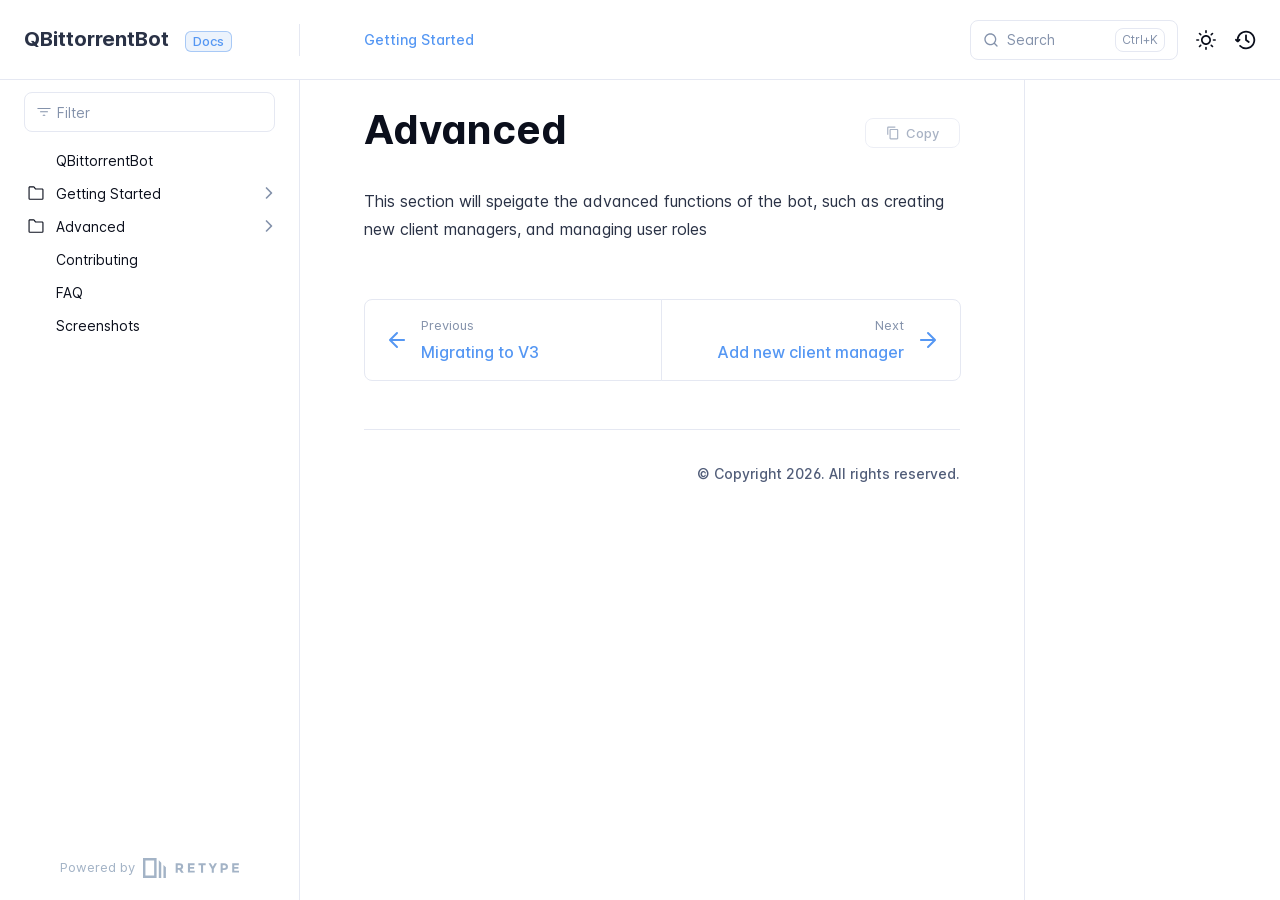
==== commit 3d4d6eb7: "Refreshes Retype-generated documentation. Process triggered by troyliu0105." ====
--- a/advanced/index.html
+++ b/advanced/index.html
@@ -5,7 +5,7 @@
     <meta name="viewport" content="width=device-width,initial-scale=1">
     <meta name="color-scheme" content="light dark">
     <meta name="turbo-root" content="/QBittorrentBot">
-    <meta name="turbo-cache-control" content="no-cache" data-turbo-track="reload" data-track-token="4.6.0.841470736230">
+    <meta name="turbo-cache-control" content="no-cache" data-turbo-track="reload" data-track-token="4.6.0.841471325305">
 
     <!-- See retype.com -->
     <meta name="generator" content="Retype 4.6.0">
@@ -38,11 +38,11 @@
 
     <script data-cfasync="false">(function(){var cl=document.documentElement.classList,ls=localStorage.getItem("retype_scheme"),hd=cl.contains("dark"),hl=cl.contains("light"),wm=window.matchMedia&&window.matchMedia("(prefers-color-scheme: dark)").matches;if(ls==="dark"||(!ls&&wm&&!hd&&!hl)){cl.remove("light");cl.add("dark")}else if(ls==="light"||(!ls&&!wm&&!hd&&!hl)){cl.remove("dark");cl.add("light")}})();</script>
 
-    <link href="../resources/css/retype.css?v=4.6.0.841470736230" rel="stylesheet">
-
-    <script data-cfasync="false" src="../resources/js/config.js?v=4.6.0.841470736230" data-turbo-eval="false" defer></script>
+    <link href="../resources/css/retype.css?v=4.6.0.841471325305" rel="stylesheet">
+
+    <script data-cfasync="false" src="../resources/js/config.js?v=4.6.0.841471325305" data-turbo-eval="false" defer></script>
     <script data-cfasync="false" src="../resources/js/retype.js?v=4.6.0" data-turbo-eval="false" defer></script>
-    <script id="lunr-js" data-cfasync="false" src="../resources/js/lunr.js?v=4.6.0.841470736230" data-turbo-eval="false" defer></script>
+    <script id="lunr-js" data-cfasync="false" src="../resources/js/lunr.js?v=4.6.0.841471325305" data-turbo-eval="false" defer></script>
 </head>
 <body>
     <div id="retype-app" class="relative text-base antialiased text-base-text bg-base-bg font-body">
